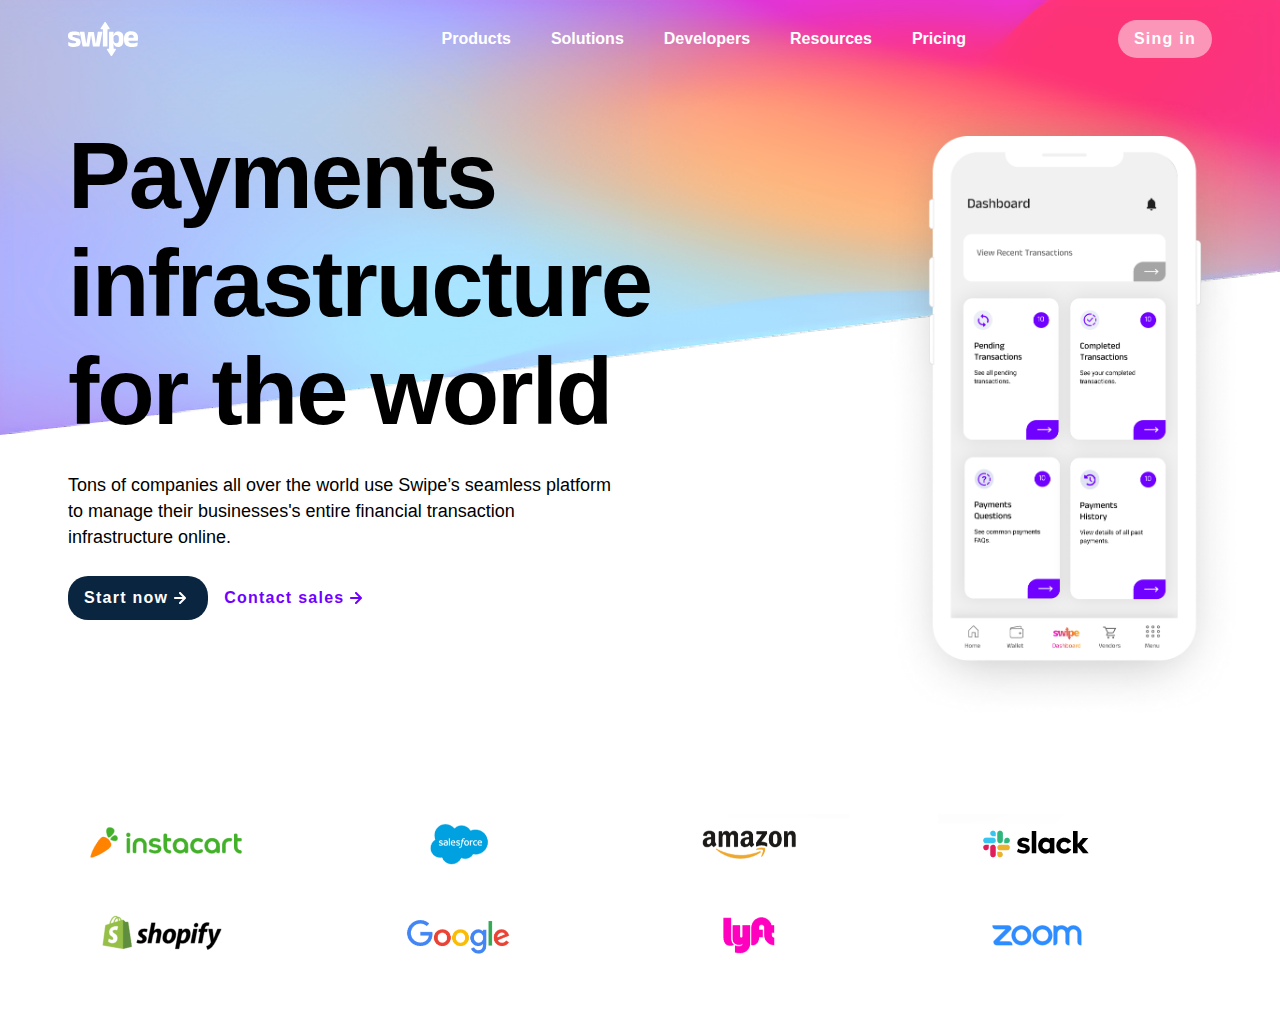
==== swip.html @ 7e83ecd3 "Primera parte del proyecto" ====
<!DOCTYPE html>
<html lang="en">
<head>
    <meta charset="UTF-8">
    <meta name="viewport" content="width=device-width, initial-scale=1.0">
    <title>Swip</title>
    <link rel="stylesheet" href="swip.css">
</head>
<body>
    <header>
        <nav>
            <div class="container-nav">
                <div class="containe-img-a-button">
                    <img src="assets/logo-white.svg" alt="Logo">
                    <div class="hamburger-button">
                        <div class="bar"></div>
                        <div class="bar"></div>
                        <div class="bar"></div>
                    </div>
                    <ul class="lista-desordenada-1">
                        <li><a href="#" class="nav-link">Products</a></li>
                        <li><a href="#" class="nav-link">Solutions</a></li>
                        <li><a href="#" class="nav-link">Developers</a></li>
                        <li><a href="#" class="nav-link">Resources</a></li>
                        <li><a href="#" class="nav-link">Pricing</a></li>
                    </ul>
                    <button class="button-sing-in">Sing in</button>
                </div>
            </div>
        </nav>
    </header>
    <main>
        <div class="container-seccion-1">
            <div class="coantainer-two-colum">
                <div class="container-colum-izquierdo">
                    <h1>
                        Payments infrastructure for the world
                    </h1>
                    <p class="container-p">
                        Tons of companies all over the world use Swipe’s seamless platform to manage their businesses's
                        entire financial transaction infrastructure online.
                    </p>
                    <div class="container-button ">
                        <button class="button-start-now button-css">Start now <img src="assets/arrow-right-light.svg"
                                alt="" class="flecha"></button>
                        <button class="button-contact button-css">Contact sales <img src="assets/arrow-right-purple.svg"
                                alt="" class="flecha"></button>
                    </div>
                </div>
                <div class="container-colum-derecho">
                    <img src="assets/hero-phone.png" alt="phone" class="hero-phone">
                </div>
            </div>
        </div>

        <div class="container-conjuto">
            <div class="container-imgs">
                <div class="container-gird">

                    <img src="assets/instacart.png" alt="Instacart" class="Instacart logos-img">
                    <img src="assets/salesforce.png" alt="Salesforce" class="Salesforce logos-img">
                    <img src="assets/amazon.png" alt="Amazon" class="Amazon logos-img">
                    <img src="assets/slack.png" alt="Slack" class="Slack logos-img">
                    <img src="assets/shopify.png" alt="Shopify" class="Shopify logos-img">
                    <img src="assets/google.png" alt="Google" class="Google logos-img">
                    <img src="assets/lyft.png" alt="Lyft" class="Lyft logos-img">
                    <img src="assets/zoom.png" alt="Zoom" class="Zoom logos-img">

                </div>
            </div>
        </div>
    </main>
</body>
</html>
---- swip.css ----
* {
    margin: 0;
    padding: 0;
    font-family: sans-serif;
}

body {
    background-image: url("assets/Rectangle\ 1.png");
    background-size: cover;
    background-repeat: no-repeat;
    background-size: 100% 435px;
}

.container-nav {

    display: flex;
    justify-content: center;
    align-items: center;
    width: 100%;
    padding: 0 16px;
    margin: 0 0 64px 0;
    box-sizing: border-box;
}

.containe-img-a-button {
    display: flex;
    width: 100%;
    max-width: 1144px;
    justify-content: space-between;
    align-items: center;
    margin-top: 20px;
}

.lista-desordenada-1 {
    display: flex;
    justify-content: space-around;
    column-gap: 40px;
    list-style: none;
    padding: 0;
    margin: 0;
    flex-direction: row;
}

.nav-link {
    text-decoration: none;
    font-weight: bold;
    color: white;
}

.nav-link:hover {
    text-decoration: underline;
}

.button-sing-in {
    padding: 10px 16px;
    background-color: rgba(250, 250, 250, 0.5);
    color: #fff;
    border-radius: 20px;
    border: none;
    letter-spacing: 1.25px;
    font-weight: bold;
    font-size: 16px;
}

.button-sing-in:hover {
    opacity: 0.8;
    cursor: pointer;
}

.button-css {
    display: flex;
    align-items: center;
    padding: 10px 16px;
    border-radius: 20px;
    border: none;
    letter-spacing: 1.25px;
    font-weight: bold;
    font-size: 16px;

}

@media screen and (max-width: 320px) {
    body {
        background-image: url("assets/Rectangle\ 1.png");
        background-size: cover;
        background-repeat: no-repeat;
        background-size: 100% 300px;
    }

    .lista-desordenada-1 {
        display: none;
    }

    .button-sing-in {
        display: none;
    }

    .hamburger-button {
        width: 50px;
        height: 30px;
        background-color: rgba(250, 250, 250, 0.25);
        border-radius: 20px;
        display: flex;
        flex-direction: column;
        justify-content: center;
        align-items: center;
    }

    .bar {
        width: 18px;
        height: 2px;
        background-color: white;
        margin: 1px 0;
    }
}


@media only screen and (max-width: 550px) {
    body {
        background-image: url("assets/Rectangle\ 1.png");
        background-size: cover;
        background-repeat: no-repeat;
        background-size: 100% 400px;
    }

    .lista-desordenada-1 {
        display: none;
    }

    .button-sing-in {
        display: none;
    }

    .hamburger-button {
        width: 50px;
        height: 30px;
        background-color: rgba(250, 250, 250, 0.25);
        border-radius: 20px;
        display: flex;
        flex-direction: column;
        justify-content: center;
        align-items: center;
    }

    .bar {
        width: 18px;
        height: 2px;
        background-color: white;
        margin: 1px 0;

    }

}

@media only screen and (max-width: 768px) {
    body {
        background-image: url("assets/Rectangle\ 1.png");
        background-size: cover;
        background-repeat: no-repeat;
        background-size: 100% 250px;
    }

    .lista-desordenada-1 {
        display: none;
    }

    .button-sing-in {
        display: none;
    }

    .hamburger-button {
        width: 50px;
        height: 30px;
        background-color: rgba(250, 250, 250, 0.25);
        border-radius: 20px;
        display: flex;
        flex-direction: column;
        justify-content: center;
        align-items: center;
    }

    .bar {
        width: 18px;
        height: 2px;
        background-color: white;
        margin: 1px 0;

    }

}

.container-seccion-1 {
    width: 100%;
    display: flex;
    justify-content: center;

}

.coantainer-two-colum {
    width: 100%;
    display: flex;
    flex-direction: row;
    justify-content: center;
    align-items: flex-start;
    box-sizing: border-box;
    max-width: 1144px;
}

.container-colum-izquierdo {
    width: 50%;
    box-sizing: border-box;
    padding: 0 16px 0 0;
    display: flex;
    flex-direction: column;
    align-items: start;
    justify-content: center;
}

h1 {
    font-weight: 600;
    font-size: 94px;
    margin: 0;
    width: 100%;
    letter-spacing: -2px;
    line-height: 108px;
}

.container-p {
    font-size: 18px;
    line-height: 26px;
    font-weight: 400;
    margin: 26px 0;
}

.button-start-now {
    background-color: #0a2540;
    color: #fff;
}

.button-contact {
    color: #7000ff;
    background-color: transparent;
}

.container-button {
    display: flex;
}

.button-start-now:hover,
.button-contact:hover {
    opacity: 0.4;
    cursor: pointer;

    .flecha {
        transform: translateX(6px);
        transition: transform 0.4s;
    }
}

.container-colum-derecho {
    width: 50%;
    box-sizing: border-box;
    padding: 0 0 0 16px;
    display: flex;
    flex-direction: column;
    align-items: end;
    justify-content: center;

}

.hero-phone {
    height: 628px;
    transform: translate(32px, -32px)
}

.container-conjuto {
    display: flex;
    width: 100%;
    justify-content: center;
    align-items: center;
}

.container-imgs {
    width: 100%;
    max-width: 1144px;
}

.container-gird {
    display: grid;
    grid-template-columns: 1fr 1fr 1fr 1fr;
    grid-template-rows: 1fr 1fr;
    column-gap: 16px;
    row-gap: 32px;
    margin: 64px 0;
}

[class*="logos-img"] {
    height: 60px;
}


@media (min-width: 300px) and (max-width: 550px) {
    .container-colum-derecho {
        display: none;
    }

    .coantainer-two-colum {
        padding: 0 16px;
    }

    .container-colum-izquierdo {
        box-sizing: border-box;
        padding: 0 0 0 16px;
        width: 100%;
        display: flex;
        flex-direction: column;
        align-items: start;
        justify-content: center;
    }

    h1 {
        font-weight: 600;
        font-size: 46px;
        margin: 0;
        width: 100%;
        max-width: 200px;
        letter-spacing: -2px;
        line-height: 70px;
    }

    .container-imgs {
        padding: 0 16px;
    }

    .container-gird {
        display: grid;
        grid-template-columns: 1fr 1fr;
        column-gap: 32px;
        row-gap: 16px;
        padding: 0 16px;
    }

    [class*="logos-img"] {
        width: 100%;
        height: auto;
    }
}

@media (min-width: 549px) and (max-width: 750px) {
    .container-colum-derecho {
        display: none;
    }

    .coantainer-two-colum {
        padding: 0 16px;
    }

    .container-colum-izquierdo {
        box-sizing: border-box;
        padding: 0 0 0 16px;
        width: 100%;
        display: flex;
        flex-direction: column;
        align-items: start;
        justify-content: center;
    }

    h1 {
        font-weight: 600;
        font-size: 46px;
        margin: 0;
        width: 100%;
        max-width: 200px;
        letter-spacing: -2px;
        line-height: 70px;
    }

    .container-imgs {
        padding: 0 16px;
    }

    .container-gird {
        display: grid;
        grid-template-columns: 1fr 1fr;
        column-gap: 32px;
        row-gap: 16px;
        padding: 0 16px;
    }

    [class*="logos-img"] {
        width: 100%;
        height: auto;
    }
}

@media (min-width: 750px) and (max-width: 780px) {

    h1 {
        font-weight: 600;
        font-size: 56px;
        margin: 0;
        width: 100%;
        max-width: 400px;
        letter-spacing: -2px;
        line-height: 60px;
    }

    .coantainer-two-colum {
        padding: 0 16px;
    }

    .container-imgs {
        padding: 0 16px;
    }

    .container-imgs {
        padding: 0 16px;
    }

    [class*="logos-img"] {
        width: 100%;
        height: auto;
    }
}
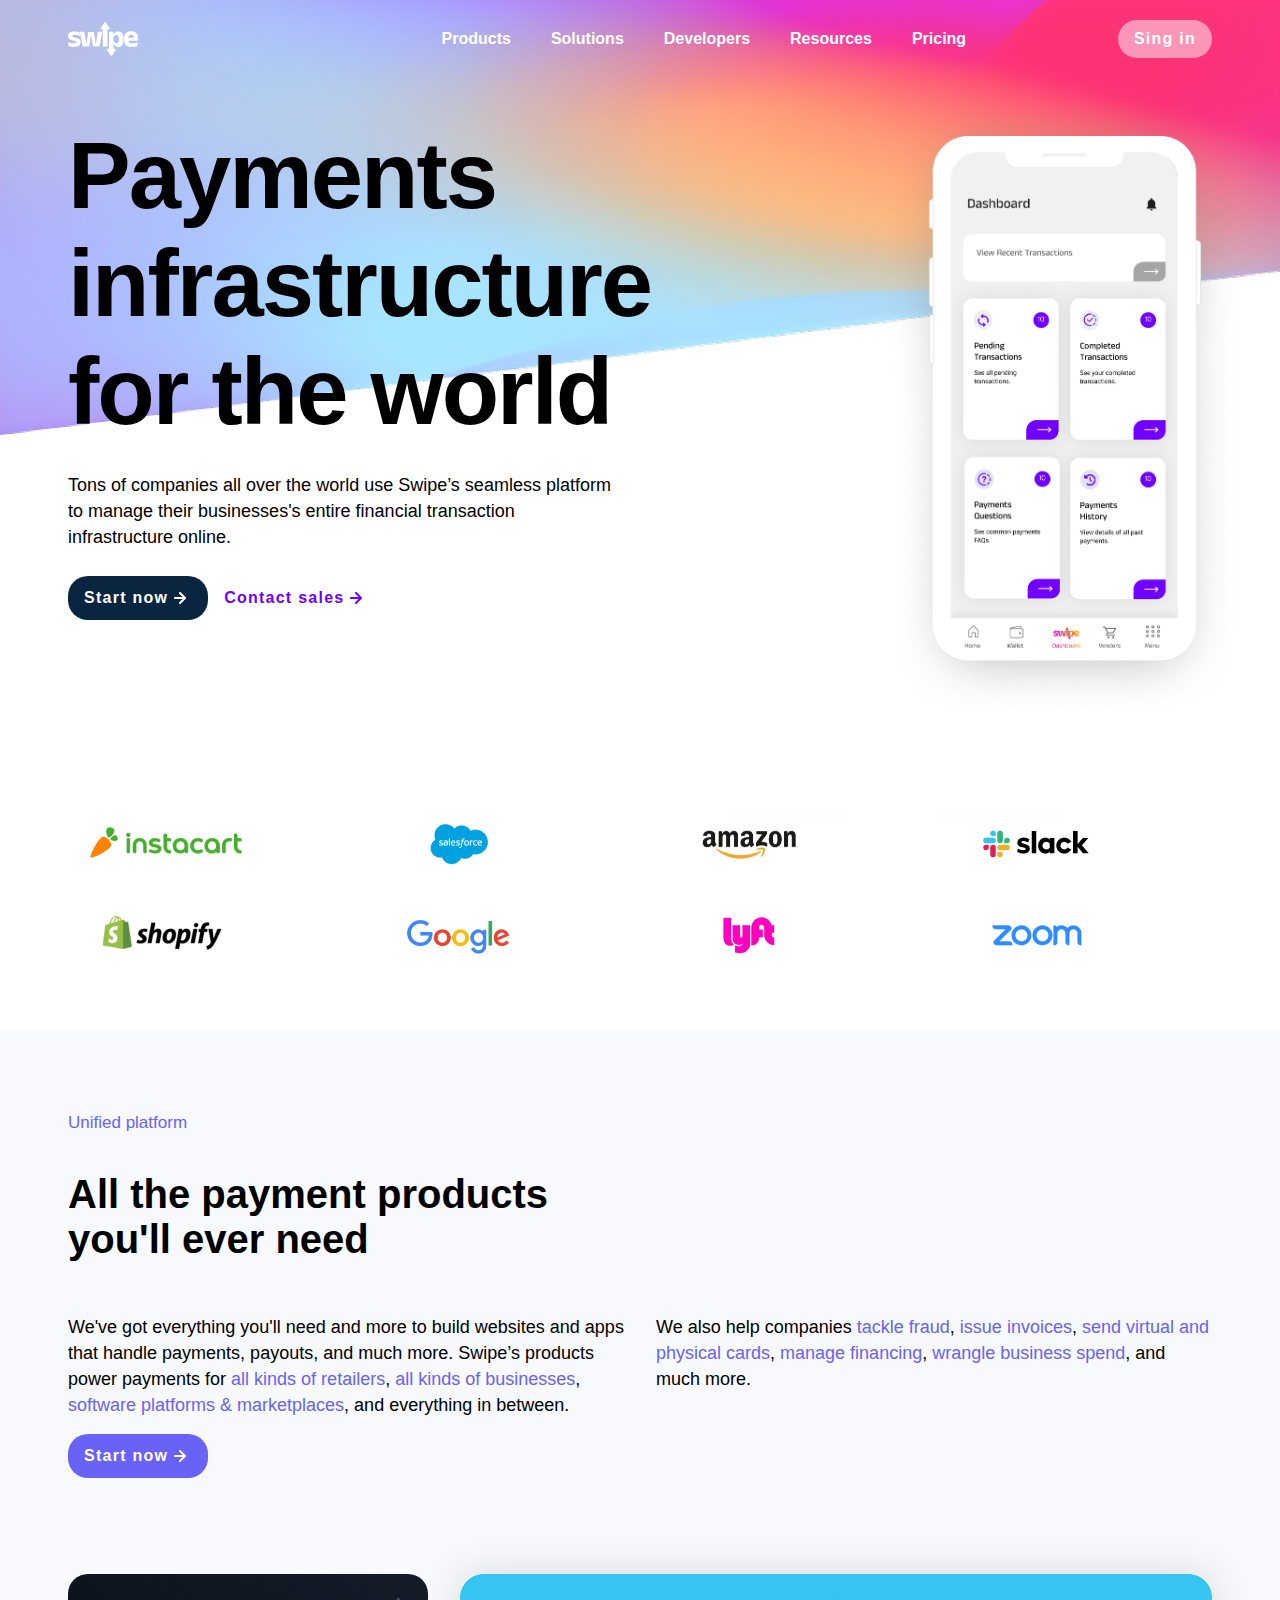
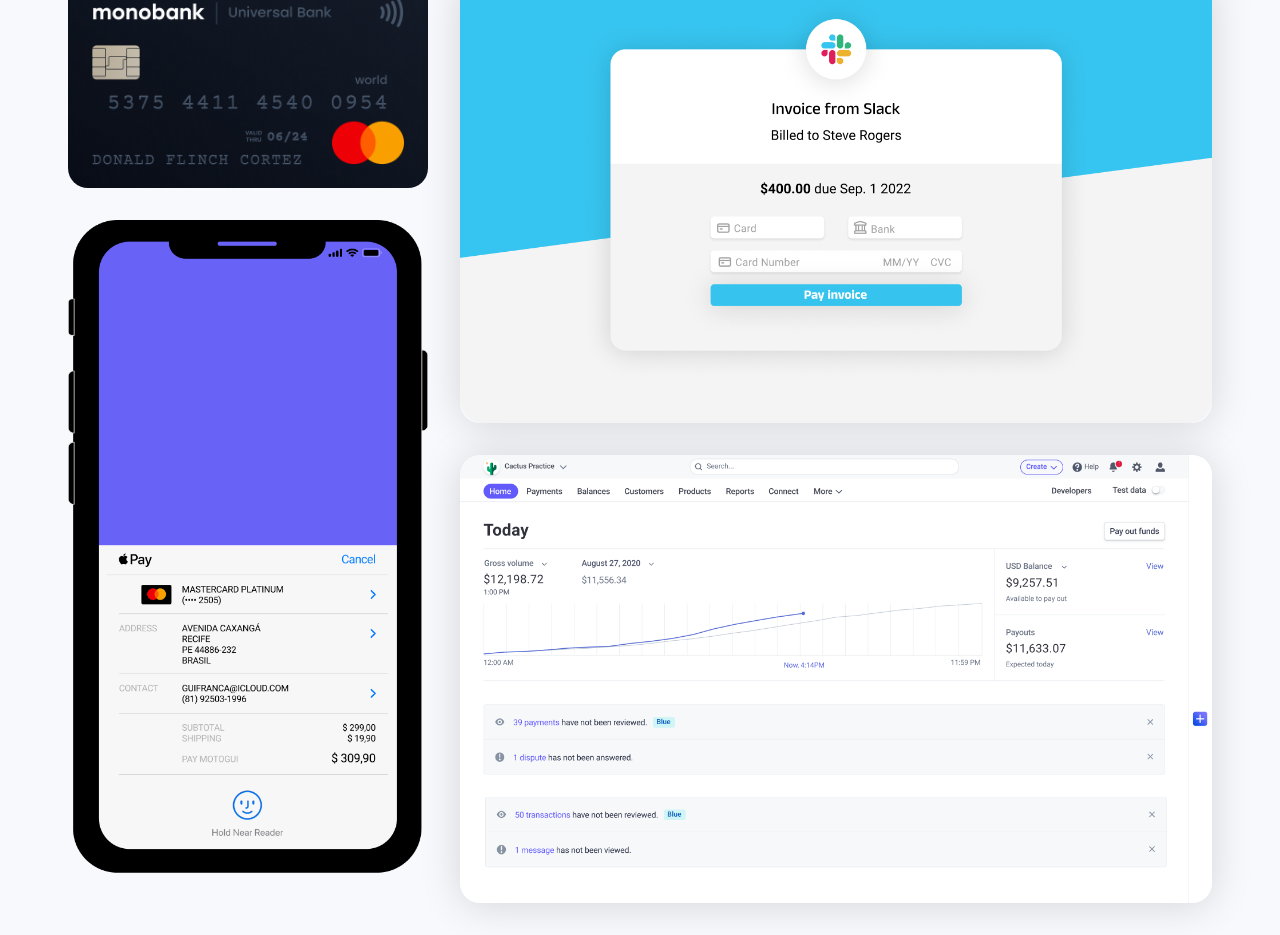
==== commit eee5d751: "Segunda parte del sprint 2" ====
--- a/swip.html
+++ b/swip.html
@@ -69,6 +69,48 @@
                 </div>
             </div>
         </div>
+         <!--SEGUNDA PARTE-->
+         <div class="container-seccion-2">
+            <div class="container-sub">
+                <p class="p-morado">Unified platform</p>
+                <h2 class="h2-seccion-2">All the payment products you'll ever need</h2>
+                <div class="container-two-colum-seccion2">
+                    <div class="colum-p-izquierdo">
+                        <p>
+                            We've got everything you'll need and more to build websites and
+                            apps that handle payments, payouts, and much more. Swipe’s
+                            products power payments for
+                            <a href="#" class="color-link"> all kinds of retailers</a>,
+                            <a href="#" class="color-link"> all kinds of businesses</a>,
+                            <a href="#" class="color-link"> software platforms &amp; marketplaces</a>, and
+                            everything in between.
+                        </p>
+                    </div>
+                    <div class="colum-p-derecho">
+                        <p>
+                            We also help companies
+                            <a href="#" class="color-link">tackle fraud</a>, <a href="#" class="color-link">issue
+                                invoices</a>,
+                            <a href="#" class="color-link">send virtual and physical cards</a>,
+                            <a href="#" class="color-link">manage financing</a>,
+                            <a href="#" class="color-link">wrangle business spend</a>, and much more.
+                        </p>
+                    </div>
+                </div>
+                <button class="button-start-now button-css boton-seccion2">Start now <img
+                        src="assets/arrow-right-light.svg" alt="" class="flecha"></button>
+            </div>
+        </div>
+        <div class="gid-imagenes">
+            <div class="container-de-imagnes">
+                <div class="container-imgeness">
+                    <img id="tcredito-tarjeta" src="assets/credit-card.png" alt="Targeta de credito">
+                    <img id="slack-tarjeta" src="assets/slack-invoice.png" alt="slack">
+                    <img id="phone-tarjeta" src="assets/phone.png" alt="phone">
+                    <img id="dash-tarjeta" src="assets/dash.png" alt="dash">
+                </div>
+            </div>
+        </div>
     </main>
 </body>
 </html>--- a/swip.css
+++ b/swip.css
@@ -393,7 +393,7 @@
     }
 }
 
-@media (min-width: 750px) and (max-width: 780px) {
+@media (min-width: 750px) and (max-width: 1030px) {
 
     h1 {
         font-weight: 600;
@@ -421,4 +421,226 @@
         width: 100%;
         height: auto;
     }
+    .container-colum-derecho {
+        width: 50%;
+        box-sizing: border-box;
+        padding: 0 0 0 16px;
+        display: flex;
+        flex-direction: column;
+        align-items: center;
+        justify-content: center;
+    }
+}
+/*<!--SEGUNDA PARTE-->*/
+.container-seccion-2 {
+    width: 100%;
+    display: flex;
+    justify-content: center;
+    align-content: center;
+    background-color: #f7f9fc;
+    padding: 64px 0;
+}
+
+.container-sub {
+    width: 100%;
+    max-width: 1144px;
+}
+
+p {
+    margin: 16px 0;
+    font-size: 18px;
+    line-height: 26px;
+    font-weight: 400;
+}
+
+.p-morado {
+    color: #6962f7;
+    font-weight: 500;
+    font-size: 17px;
+    line-height: 26px;
+}
+
+h2 {
+    font-weight: 600;
+    font-size: 40px;
+    margin: 0;
+    width: 100%;
+    padding: 20px 0;
+}
+
+.h2-seccion-2 {
+    width: 50%;
+    margin-bottom: 16px;
+}
+
+.container-two-colum-seccion2 {
+    display: flex;
+    align-items: baseline;
+    justify-content: center;
+    box-sizing: border-box;
+    width: 100%;
+}
+
+.colum-p-izquierdo {
+    width: 50%;
+    box-sizing: border-box;
+    padding: 0 16px 0 0;
+    display: flex;
+    flex-direction: column;
+    align-items: start;
+    justify-content: center;
+}
+
+.colum-p-derecho {
+    width: 50%;
+    box-sizing: border-box;
+    padding: 0 0 0 16px;
+    display: flex;
+    flex-direction: column;
+    align-items: start;
+    justify-content: center;
+}
+
+.color-link {
+    color: #6962f7;
+    text-decoration: none;
+}
+
+.boton-seccion2 {
+    background-color: #6962f7;
+}
+
+@media screen and (max-width: 320px) {
+    .container-two-colum-seccion2 {
+        display: flex;
+        flex-direction: column;
+        align-items: center;
+        width: 100%;
+    }
+
+    .container-sub {
+        width: 100%;
+        max-width: 1144px;
+        display: flex;
+        flex-direction: column;
+        align-items: start;
+    }
+
+    .colum-p-izquierdo {
+        width: 100%;
+        padding: 0 0 0 16px;
+    }
+
+    .colum-p-derecho {
+        width: 100%;
+    }
+
+    .p-morado {
+        margin: 0 16px;
+        box-sizing: border-box;
+    }
+
+    .h2-seccion-2 {
+        width: 100%;
+        margin-bottom: 16px;
+        margin: 0 16px;
+        box-sizing: border-box;
+    }
+
+    .container-imgeness {
+        margin: 0 16px
+    }
+}
+
+@media screen and (max-width: 550px) {
+    .container-two-colum-seccion2 {
+        display: flex;
+        flex-direction: column;
+        align-items: center;
+        width: 100%;
+    }
+
+    .container-sub {
+        width: 100%;
+        max-width: 1144px;
+        display: flex;
+        flex-direction: column;
+        align-items: start;
+    }
+
+    .colum-p-izquierdo {
+        width: 100%;
+        padding: 0 0 0 16px;
+    }
+
+    .colum-p-derecho {
+        width: 100%;
+    }
+
+    .p-morado {
+        margin: 0 16px;
+        box-sizing: border-box;
+    }
+
+    .h2-seccion-2 {
+        width: 100%;
+        margin-bottom: 16px;
+        margin: 0 16px;
+        box-sizing: border-box;
+    }
+
+    .boton-seccion2 {
+        margin-left: 13px;
+    }
+}
+
+
+.gid-imagenes {
+    background-color: #f7f9fc;
+    width: 100%;
+    display: flex;
+    justify-content: center;
+
+}
+
+.container-de-imagnes {
+    width: 100%;
+    max-width: 1144px;
+}
+
+.container-imgeness {
+    display: grid;
+    grid-template-areas:
+        "card slack slack"
+        "phone slack slack"
+        "phone dash dash";
+    padding: 32px 0px;
+    row-gap: 32px;
+    column-gap: 32px;
+}
+
+#tcredito-tarjeta {
+    grid-area: card;
+    width: 100%;
+    border-radius: 20px;
+}
+
+#slack-tarjeta {
+    grid-area: slack;
+    width: 100%;
+    box-shadow: 0px 2px 40px rgba(0, 0, 0, 0.15);
+    border-radius: 20px;
+}
+
+#phone-tarjeta {
+    grid-area: phone;
+    width: 100%;
+    border-radius: 20px;
+}
+
+#dash-tarjeta {
+    grid-area: dash;
+    width: 100%;
+    box-shadow: 0px 2px 40px rgba(0, 0, 0, 0.15);
+    border-radius: 20px;
 }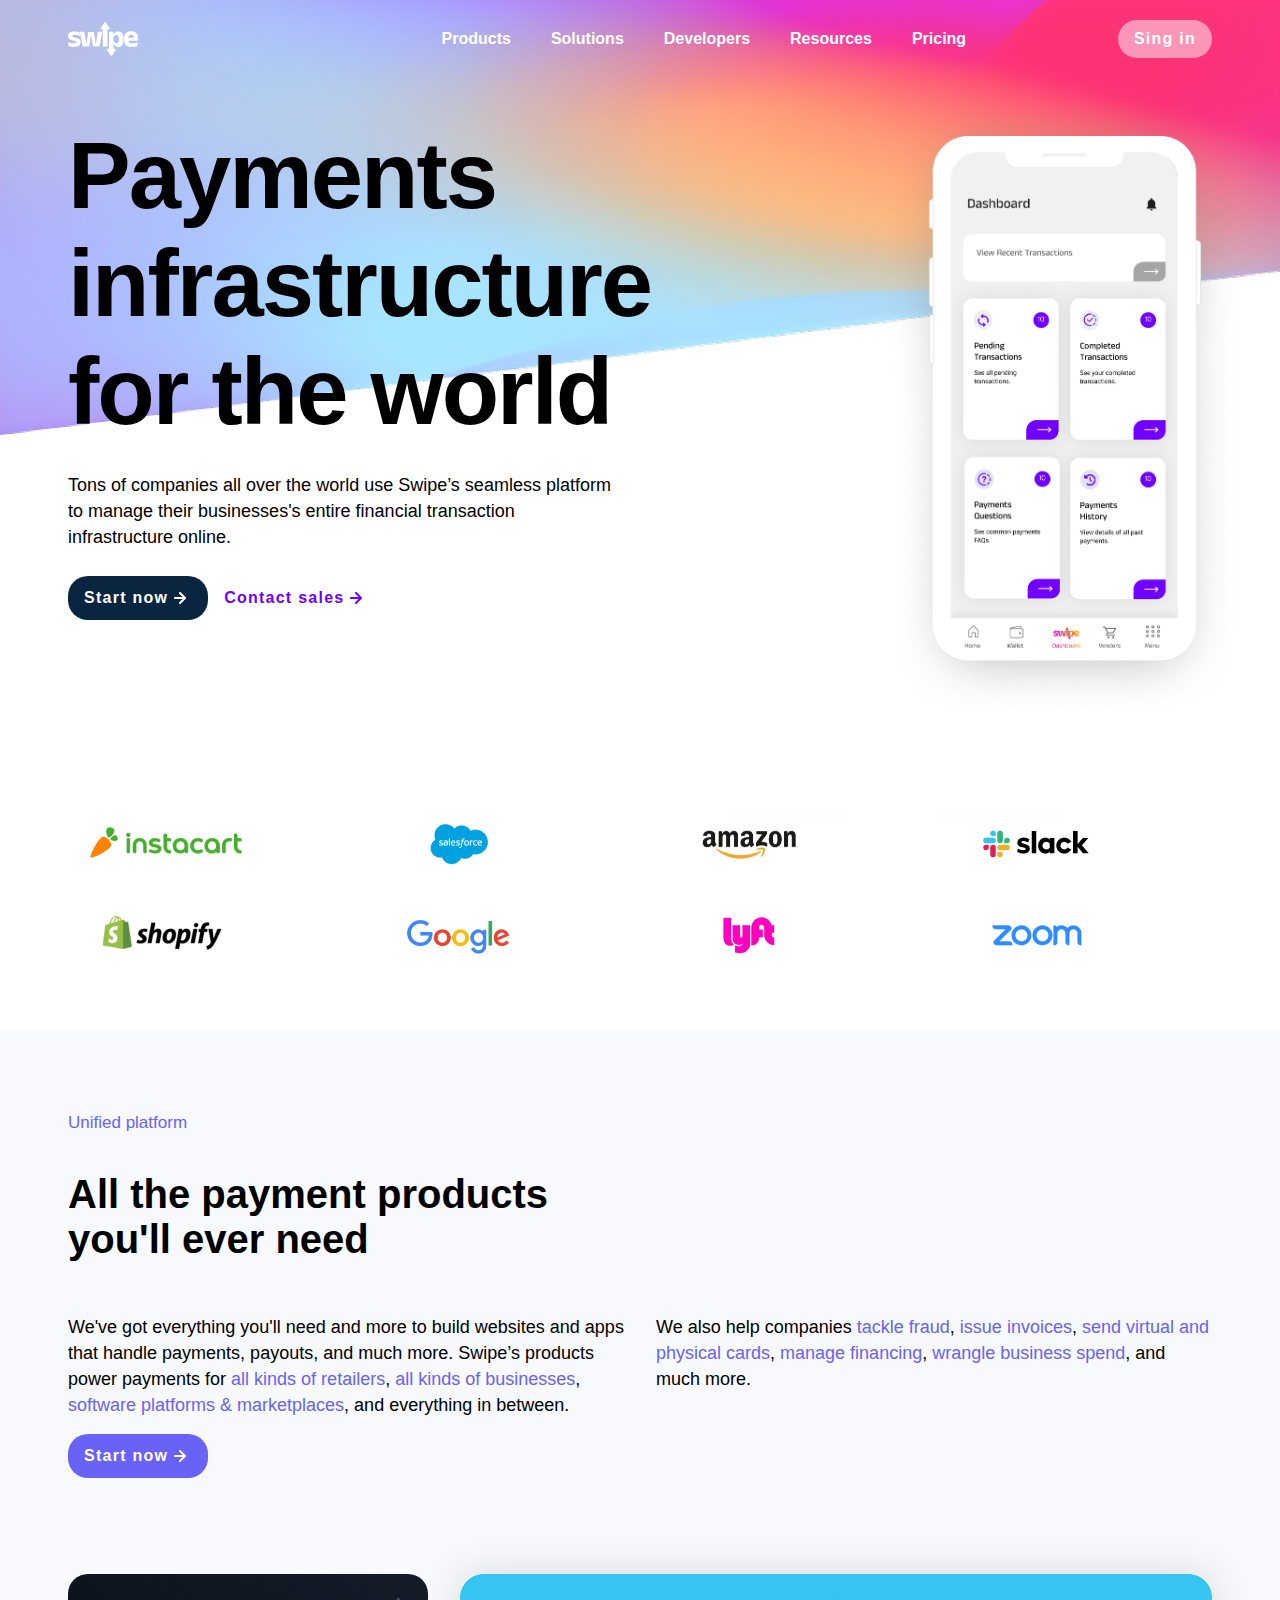
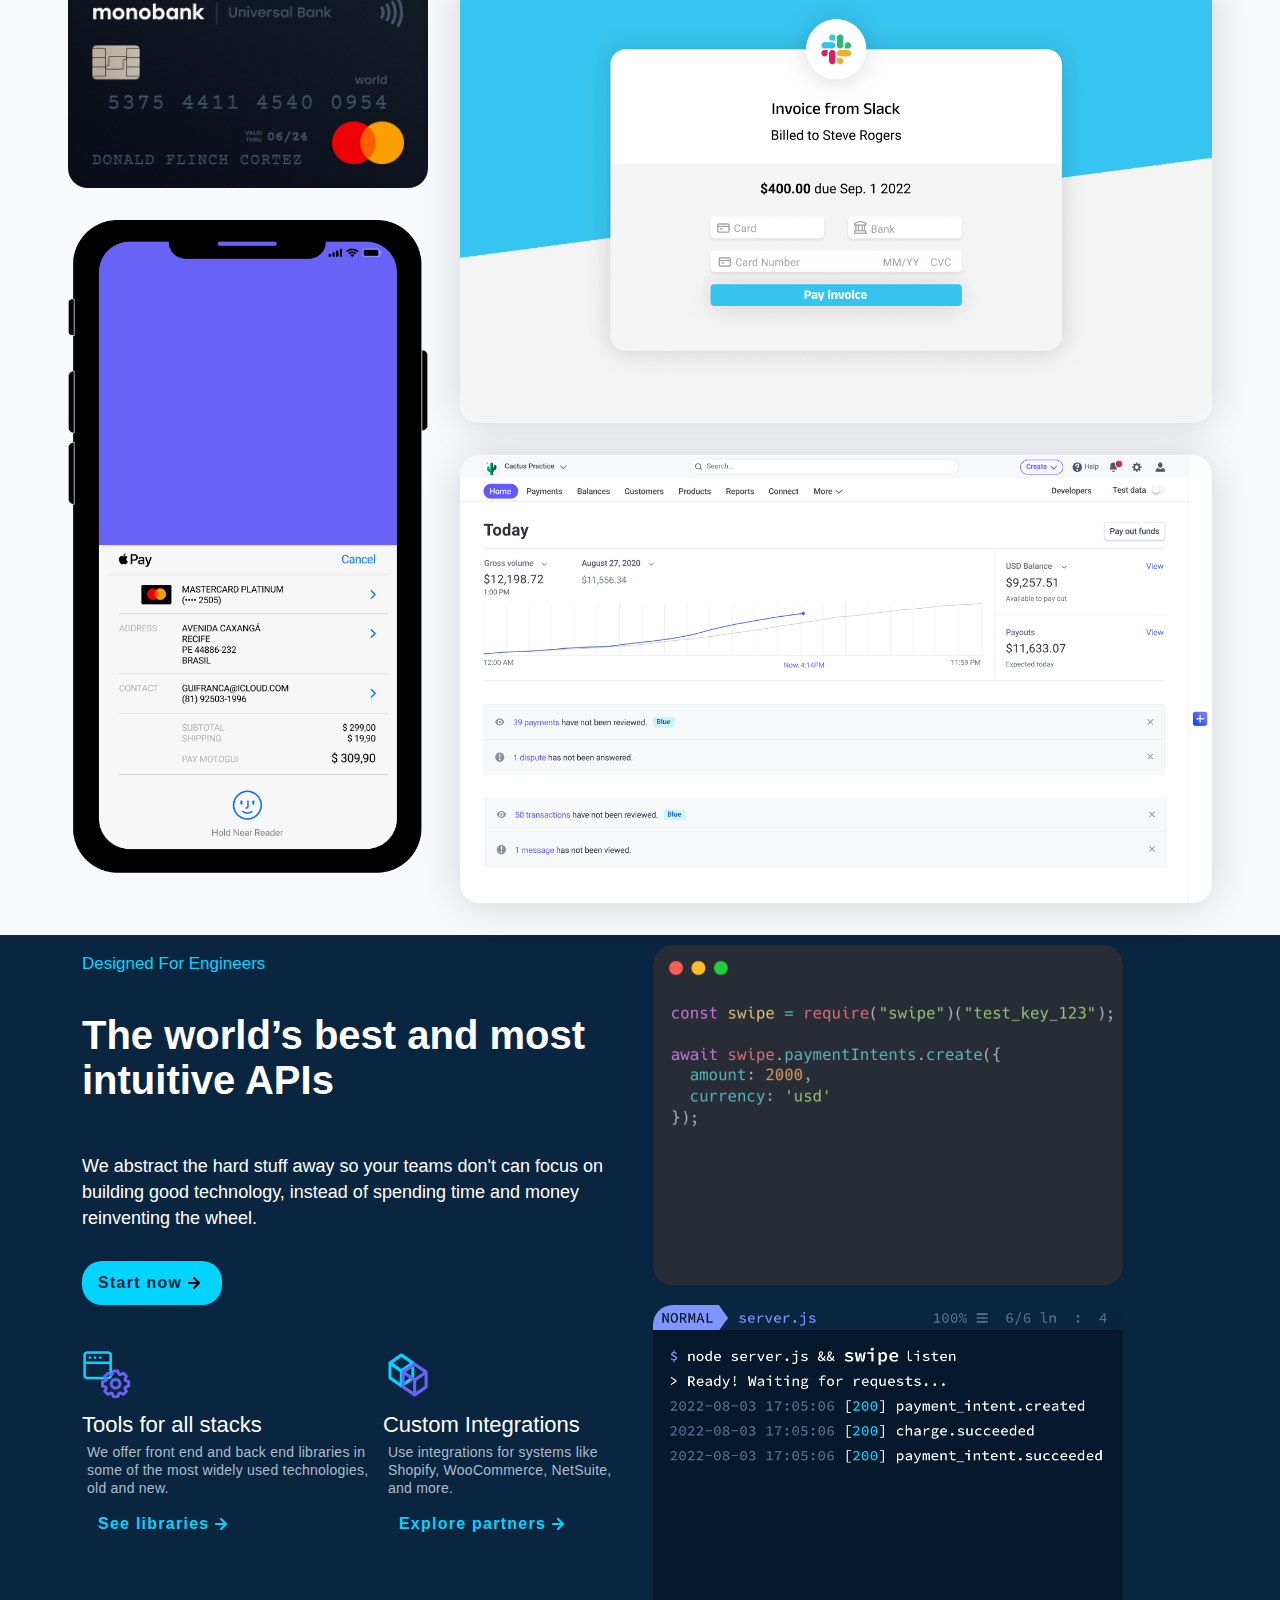
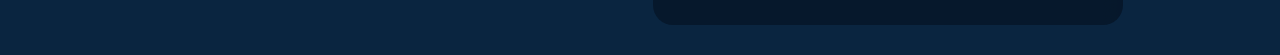
==== commit cc49b398: "Parte tres de la pagina" ====
--- a/swip.html
+++ b/swip.html
@@ -111,6 +111,47 @@
                 </div>
             </div>
         </div>
+        <!--PARTE TRES 3-->
+        <div class="parte-3">
+            <div class="two-colum">
+                <div class="container-p-button">
+                    <p class="p-1">Designed For Engineers</p>
+                    <h2 class="title">The world’s best and most intuitive APIs</h2>
+                    <p class="p-2">We abstract the hard stuff away so your teams don't can focus on building good
+                        technology, instead of spending time and money reinventing the wheel.</p>
+                    <button class="boton start-button button-css">Start now <img src="assets/arrow-right-dark.svg"
+                            alt="" class="flechaB"></button>
+                    <div class="botones-1-2">
+                        <div class="button-see-libraries">
+                            <img src="assets/tools-icon.png" alt="tools" id="icon">
+                            <h3 class="subtitulo-h3 ">Tools for all stacks</h3>
+                            <p class="p-subtitloh3 parrafo-iz">We offer front end and back end libraries in some of the
+                                most widely used technologies, old and new.</p>
+                            <button class="parte-3-boton start-button button-css">See libraries <img
+                                    src="assets/arrow-right-blue.svg" alt="flecha" class="flechaB"></button>
+                        </div>
+                        <div class="button-explore-partners">
+                            <img src="assets/cube-icon.png" alt="cube" id="icon">
+                            <h3 class="subtitulo-h3 ">Custom Integrations</h3>
+                            <p class="p-subtitloh3 parrafo-dere">Use integrations for systems like Shopify, WooCommerce,
+                                NetSuite, and more.
+                            </p>
+                            <button class="parte-3-boton start-button button-css">Explore partners <img
+                                    src="assets/arrow-right-blue.svg" alt="flecha" class="flechaB"></button>
+                        </div>
+                    </div>
+                </div>
+
+                <div class="container-api-terminal">
+                    <div class="api">
+                        <img src="assets/api-code.png" alt="" class="api-terminal">
+                    </div>
+                    <div class="terminal">
+                        <img src="assets/terminal-code.png" alt="" class="api-terminal">
+                    </div>
+                </div>
+            </div>
+        </div>
     </main>
 </body>
 </html>--- a/swip.css
+++ b/swip.css
@@ -543,6 +543,7 @@
     .h2-seccion-2 {
         width: 100%;
         margin-bottom: 16px;
+        font-size: 38px;
         margin: 0 16px;
         box-sizing: border-box;
     }
@@ -583,7 +584,7 @@
     }
 
     .h2-seccion-2 {
-        width: 100%;
+        width: 90%;
         margin-bottom: 16px;
         margin: 0 16px;
         box-sizing: border-box;
@@ -643,4 +644,233 @@
     width: 100%;
     box-shadow: 0px 2px 40px rgba(0, 0, 0, 0.15);
     border-radius: 20px;
+}
+
+@media screen and (max-width: 320px){
+    .container-imgeness {
+        display: grid;
+        grid-template-areas:
+            "card"
+            "phone"
+            "phone"
+            "slack"
+            "slack"
+            "dash"
+            "dash";
+        padding: 32px 0px;
+        row-gap: 32px;
+        column-gap: 32px;
+    }
+    
+    #tcredito-tarjeta {
+        grid-area: card;
+        width: 100%;
+        border-radius: 20px;
+    }
+    
+    #slack-tarjeta {
+        grid-area: slack;
+        width: 100%;
+        box-shadow: 0px 2px 40px rgba(0, 0, 0, 0.15);
+        border-radius: 20px;
+    }
+    
+    #phone-tarjeta {
+        grid-area: phone;
+        width: 100%;
+        border-radius: 20px;
+    }
+    
+    #dash-tarjeta {
+        grid-area: dash;
+        width: 100%;
+        box-shadow: 0px 2px 40px rgba(0, 0, 0, 0.15);
+        border-radius: 20px;
+    }
+}
+/*PARTE TRES 3*/
+.parte-3 {
+    display: flex;
+    justify-content: center;
+    background-color: #0a2540;
+}
+
+.two-colum {
+    display: flex;
+    flex-direction: row;
+}
+
+.container-p-button {
+    width: 50%;
+}
+
+.container-api-terminal {
+    width: 50%;
+}
+
+.api-terminal {
+    max-width: 470px;
+    border-radius: 20px;
+    margin: 0 0 16px 0;
+}
+
+.p-1 {
+    color: #00d4ff;
+    font-weight: 500;
+    font-size: 17px;
+    line-height: 26px;
+}
+
+.title {
+    color: white;
+    font-weight: 600;
+    font-size: 40px;
+    margin: 0;
+}
+
+.p-2 {
+    color: white;
+    font-size: 18px;
+    font-weight: 400;
+    margin: 30px 0;
+    line-height: 26px;
+}
+
+.boton {
+    background-color: #00d4ff;
+    color: #0a2540;
+    font-size: 16px;
+    font-weight: bold;
+    margin: 16px 0 0 0;
+}
+
+.boton:hover {
+    opacity: 0.4;
+    cursor: pointer;
+
+    .flechaB {
+        transform: translateX(6px);
+        transition: transform 0.4s;
+
+
+    }
+}
+
+.button-css:hover {
+    opacity: 0.3;
+    cursor: pointer;
+
+    .flechaB {
+        transform: translateX(6px);
+        transition: transform 0.4s;
+
+
+    }
+}
+
+.subtitulo-h3 {
+    font-size: 22px;
+    font-weight: 460;
+    margin: 0;
+    color: white;
+}
+
+.p-subtitloh3 {
+    font-size: 14px;
+    color: #adbdcc;
+    letter-spacing: 0.25px;
+    line-height: 18px;
+    margin: 5px;
+}
+
+.parrafo-iz {
+    margin-right: 10px;
+}
+
+.parrafo-dere {
+    margin-left: 5px;
+}
+
+.parte-3-boton {
+    background-color: transparent;
+    color: #00d4ff;
+    font-size: 16px;
+    letter-spacing: 1.25px;
+    font-weight: bold;
+}
+
+.parte-3-boton:hover {
+    opacity: 0.5;
+}
+
+#icon {
+    height: 50px;
+    margin: 0 0 8px 0;
+}
+
+.botones-1-2 {
+    margin-top: 45px;
+    display: flex;
+    flex-direction: row;
+}
+
+.container-p-button {
+    max-width: 600px;
+    margin-right: 10px;
+}
+
+.container-api-terminal {
+    margin: 10px 10px;
+    padding: 0 0 0 16px;
+
+}
+
+@media only screen and (max-width: 320px) {
+    .container-api-terminal {
+        display: none;
+    }
+
+    .container-p-button {
+        width: 100%;
+        margin: 5px 16px;
+    }
+
+    .botones-1-2 {
+        margin-top: 45px;
+        display: flex;
+        flex-direction: column;
+    }
+
+    .button-see-libraries {
+        margin: 10px 0;
+    }
+
+    .button-explore-partners {
+        margin: 10px 0;
+    }
+}
+
+@media screen and (max-width: 550px) {
+    .container-api-terminal {
+        display: none;
+    }
+
+    .container-p-button {
+        width: 100%;
+        margin: 5px 16px;
+    }
+
+    .botones-1-2 {
+        margin-top: 45px;
+        display: flex;
+        flex-direction: column;
+    }
+
+    .button-see-libraries {
+        margin: 10px 0;
+    }
+
+    .button-explore-partners {
+        margin: 10px 0;
+    }
 }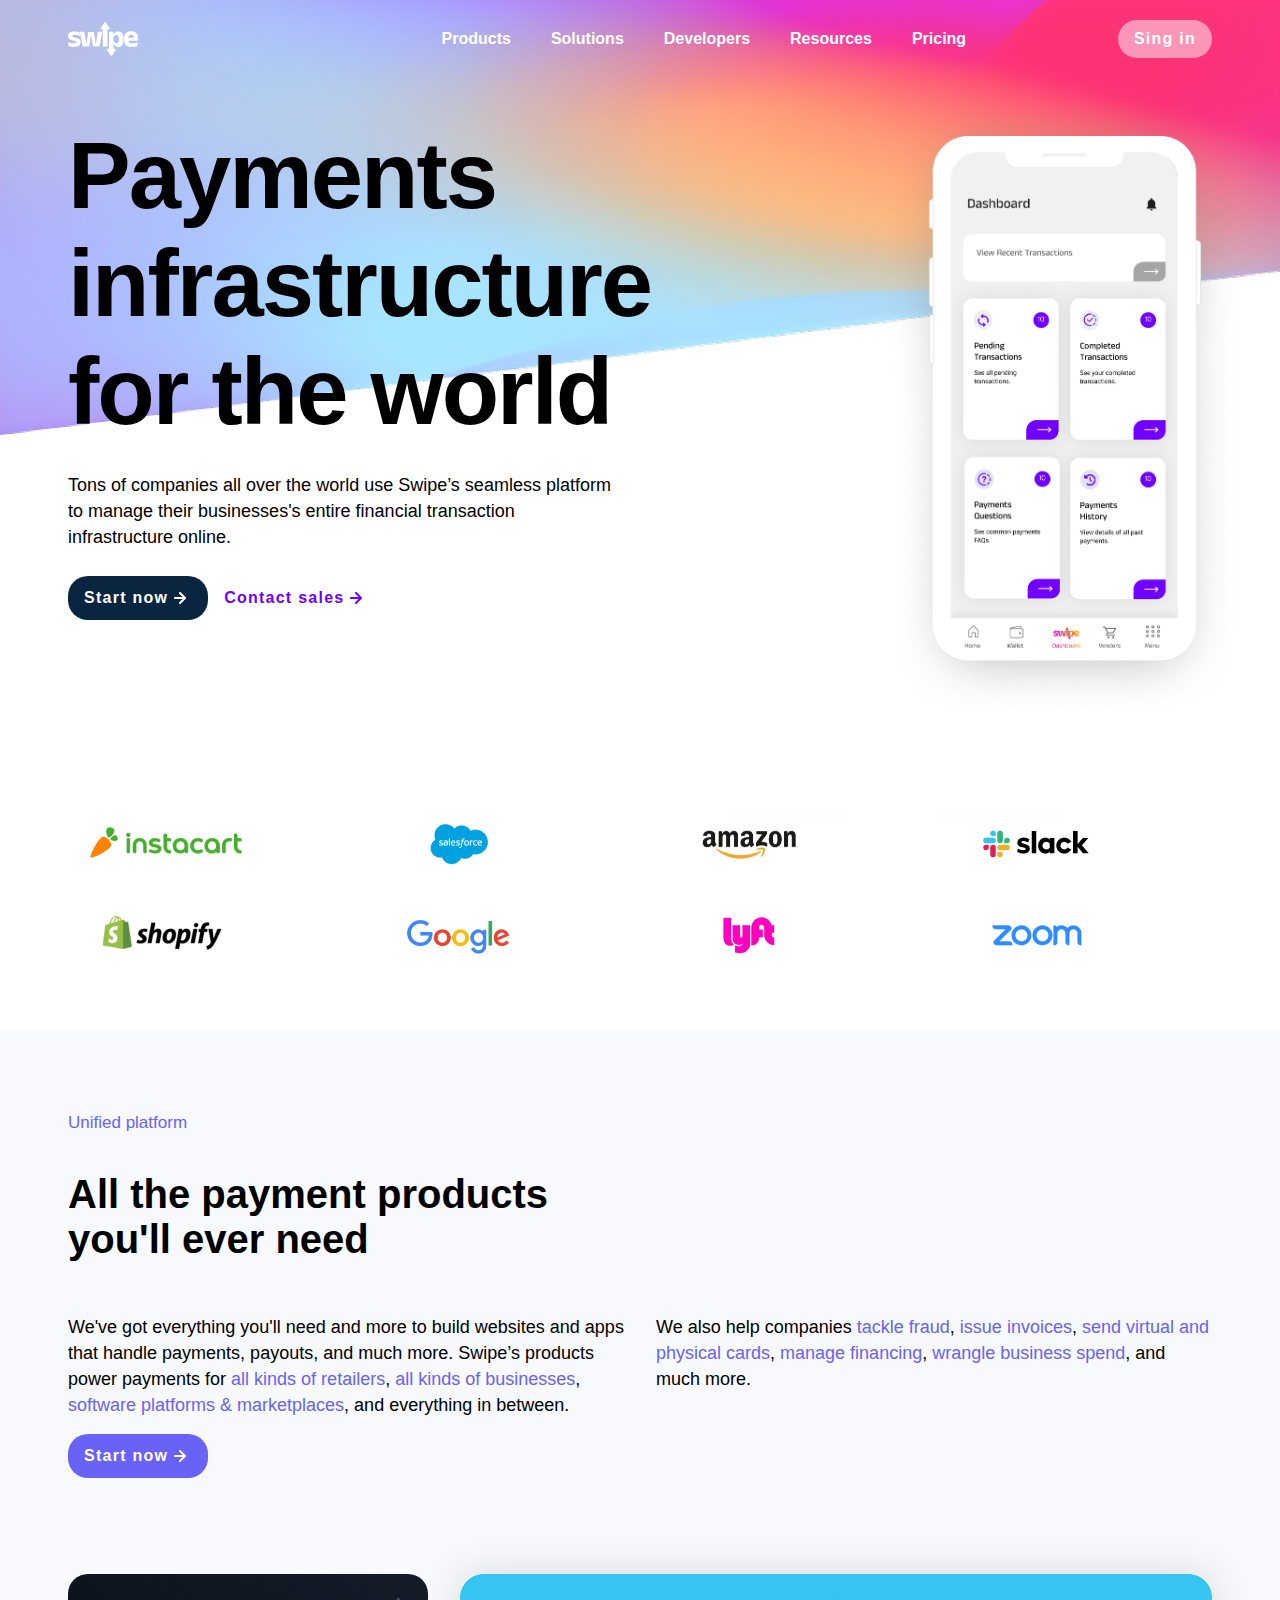
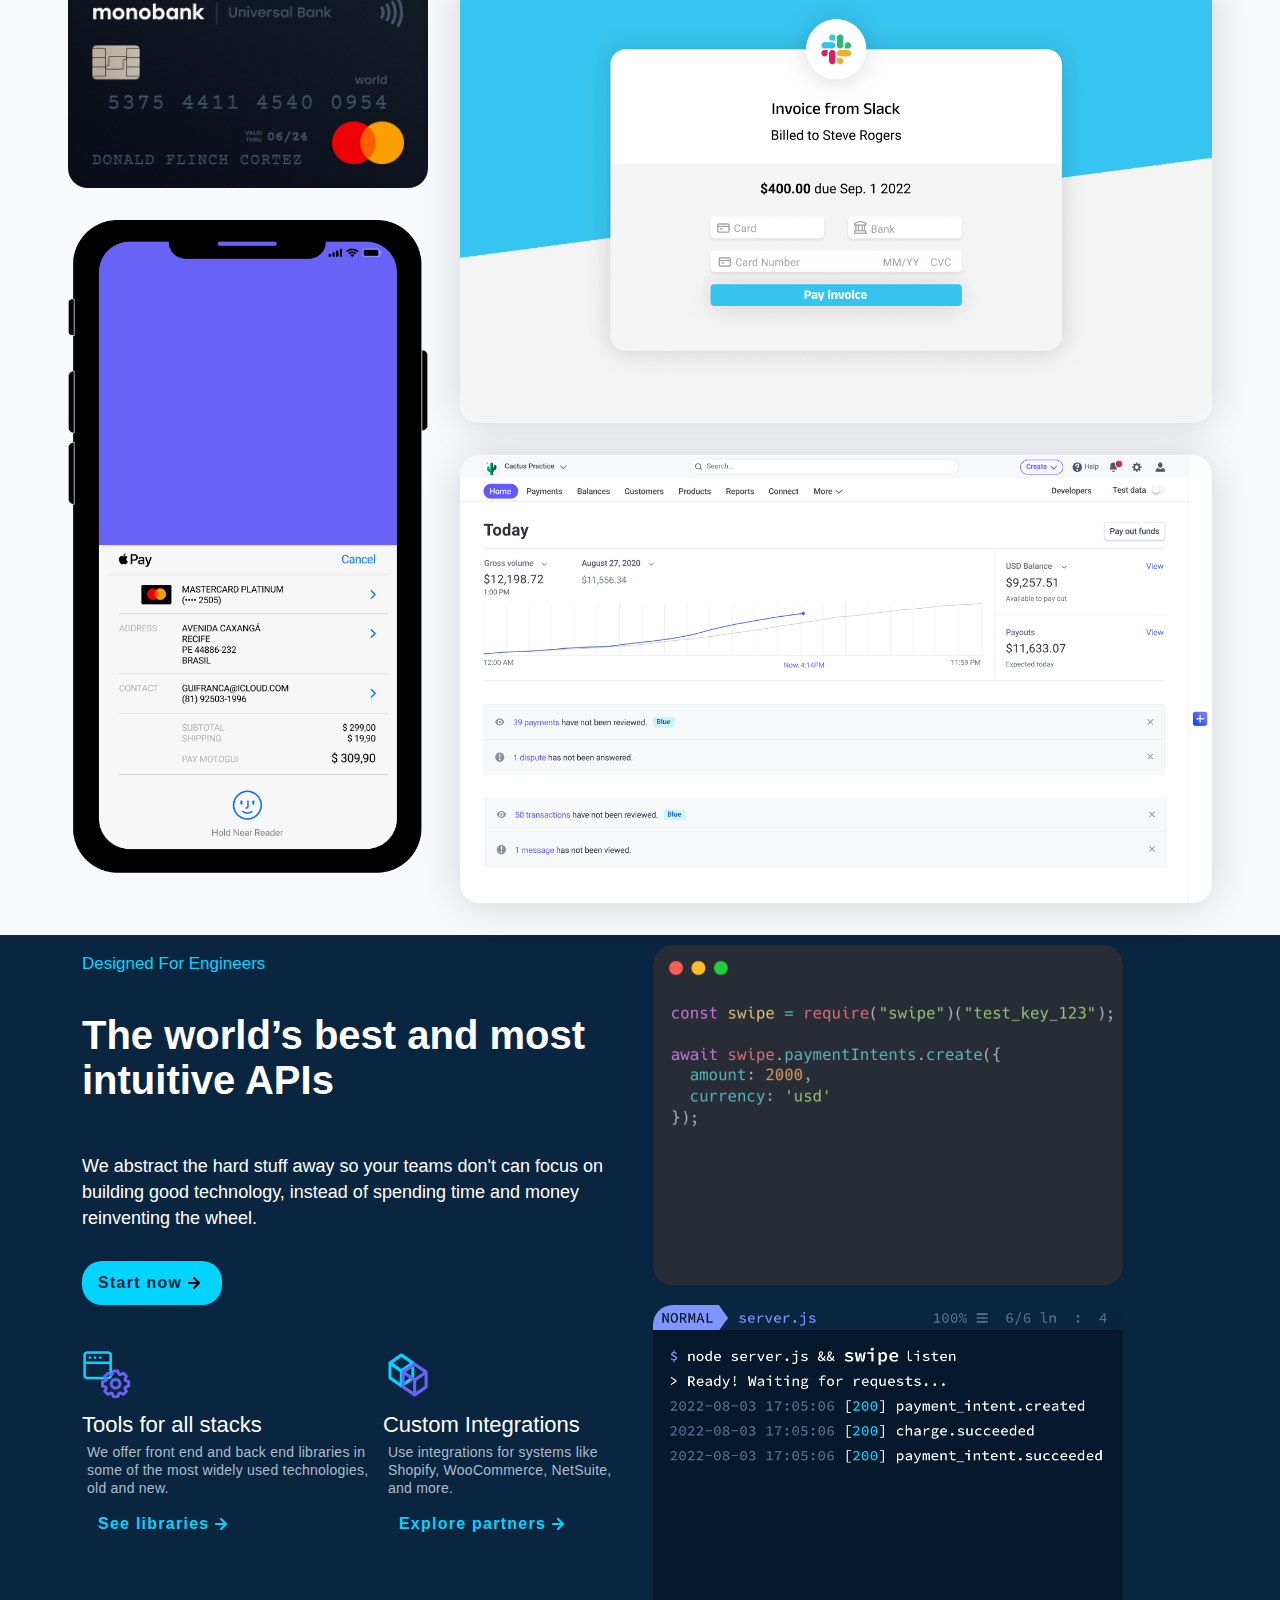
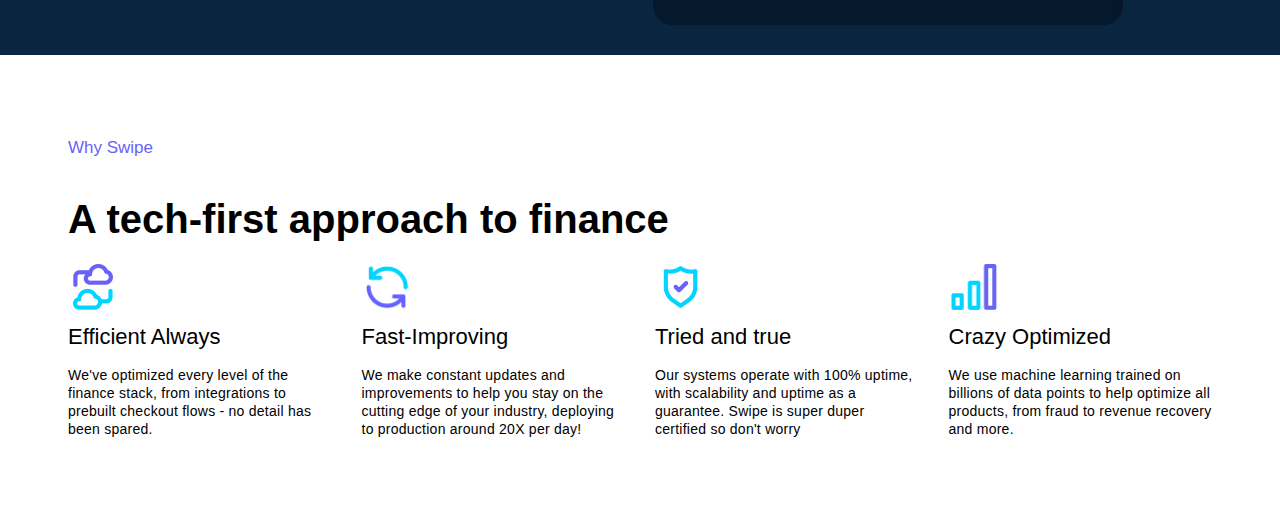
==== commit 46e3cb90: "Cuarta parte" ====
--- a/swip.html
+++ b/swip.html
@@ -152,6 +152,36 @@
                 </div>
             </div>
         </div>
+        <!--PARTE 4-->
+        <div class="parte-4">
+            <div class="container-parrofos-titulos">
+                <p class="title-p">Why Swipe</p>
+                <h2 class="title-h2">A tech-first approach to finance</h2>
+                <div class="container-parrafos-img">
+                    <div><img src="assets/cloud-icon.png" alt="cloud-icon" id="icon">
+                        <h3 class="conjunto-titles">Efficient Always</h2>
+                            <p class="conjunto-parrafo">We've optimized every level of the finance stack, from
+                                integrations
+                                to prebuilt checkout flows - no detail has been spared.</p>
+                    </div>
+                    <div><img src="assets/cycle-icon.png" alt="cycle-icon" id="icon">
+                        <h3 class="conjunto-titles">Fast-Improving</h3>
+                        <p class="conjunto-parrafo">We make constant updates and improvements to help you stay on the
+                            cutting edge of your industry, deploying to production around 20X per day!</p>
+                    </div>
+                    <div><img src="assets/shield-icon.png" alt="shield-icon" id="icon">
+                        <h3 class="conjunto-titles">Tried and true</h3>
+                        <p class="conjunto-parrafo">Our systems operate with 100% uptime, with scalability and uptime as
+                            a guarantee. Swipe is super duper certified so don't worry</p>
+                    </div>
+                    <div><img src="assets/bars-icon.png" alt="bars-icon" id="icon">
+                        <h3 class="conjunto-titles">Crazy Optimized</h3>
+                        <p class="conjunto-parrafo">We use machine learning trained on billions of data points to help
+                            optimize all products, from fraud to revenue recovery and more.</p>
+                    </div>
+                </div>
+            </div>
+        </div>
     </main>
 </body>
 </html>--- a/swip.css
+++ b/swip.css
@@ -551,8 +551,18 @@
     .container-imgeness {
         margin: 0 16px
     }
-}
-
+    
+}
+@media  screen and (max-width: 1029px) {
+    .container-sub {
+        width: 100%;
+        max-width: 1144px;
+        padding: 0 16px;
+    }
+    .container-de-imagnes {
+        padding: 0 16px;
+    }
+}
 @media screen and (max-width: 550px) {
     .container-two-colum-seccion2 {
         display: flex;
@@ -560,6 +570,7 @@
         align-items: center;
         width: 100%;
     }
+
 
     .container-sub {
         width: 100%;
@@ -592,6 +603,11 @@
 
     .boton-seccion2 {
         margin-left: 13px;
+    }
+    .container-sub {
+        width: 100%;
+        max-width: 1144px;
+        padding: 0 16px;
     }
 }
 
@@ -873,4 +889,88 @@
     .button-explore-partners {
         margin: 10px 0;
     }
+}
+@media screen and (max-width: 1029px) {
+    .two-colum {
+        padding: 64px 16px;
+
+    }
+}/*PARTE CUATRO*/
+.parte-4 {
+    display: flex;
+    justify-content: center;
+    align-items: center;
+    padding: 64px 0;
+}
+
+.container-parrofos-titulos {
+    width: 100%;
+    max-width: 1144px;
+}
+
+.title-p {
+    color: #6962f7;
+    font-size: 17px;
+    font-weight: 400;
+
+}
+
+.title-h2 {
+    font-size: 40px;
+    font-weight: 600;
+    width: 100%;
+}
+
+.container-parrafos-img {
+    display: grid;
+    grid-template-columns: 1fr 1fr 1fr 1fr;
+    grid-template-rows: 1fr;
+    column-gap: 30px;
+}
+
+.conjunto-titles {
+    font-weight: 500;
+    font-size: 22px;
+    margin: 0;
+    width: 100%;
+}
+
+.conjunto-parrafo {
+    font-size: 14px;
+    line-height: 18px;
+    letter-spacing: 0.25px;
+    margin: 16px 0;
+}
+
+@media only screen and (max-width: 320px) {
+    .container-parrafos-img {
+        display: grid;
+        grid-template-columns: 1fr;
+        grid-template-rows: 1fr 1fr 1fr 1fr;
+        column-gap: 30px;
+    }
+
+    .container-parrofos-titulos {
+        width: 100%;
+        margin: 0 16px;
+    }
+}
+
+@media only screen and (max-width: 550px) {
+    .container-parrafos-img {
+        display: grid;
+        grid-template-columns: 1fr;
+        grid-template-rows: 1fr 1fr 1fr 1fr;
+        column-gap: 30px;
+    }
+
+    .container-parrofos-titulos {
+        width: 100%;
+        margin: 0 16px;
+    }
+}
+@media screen and (max-width: 1029px) {
+    .container-parrofos-titulos {
+        padding: 0 16px;
+    }
 }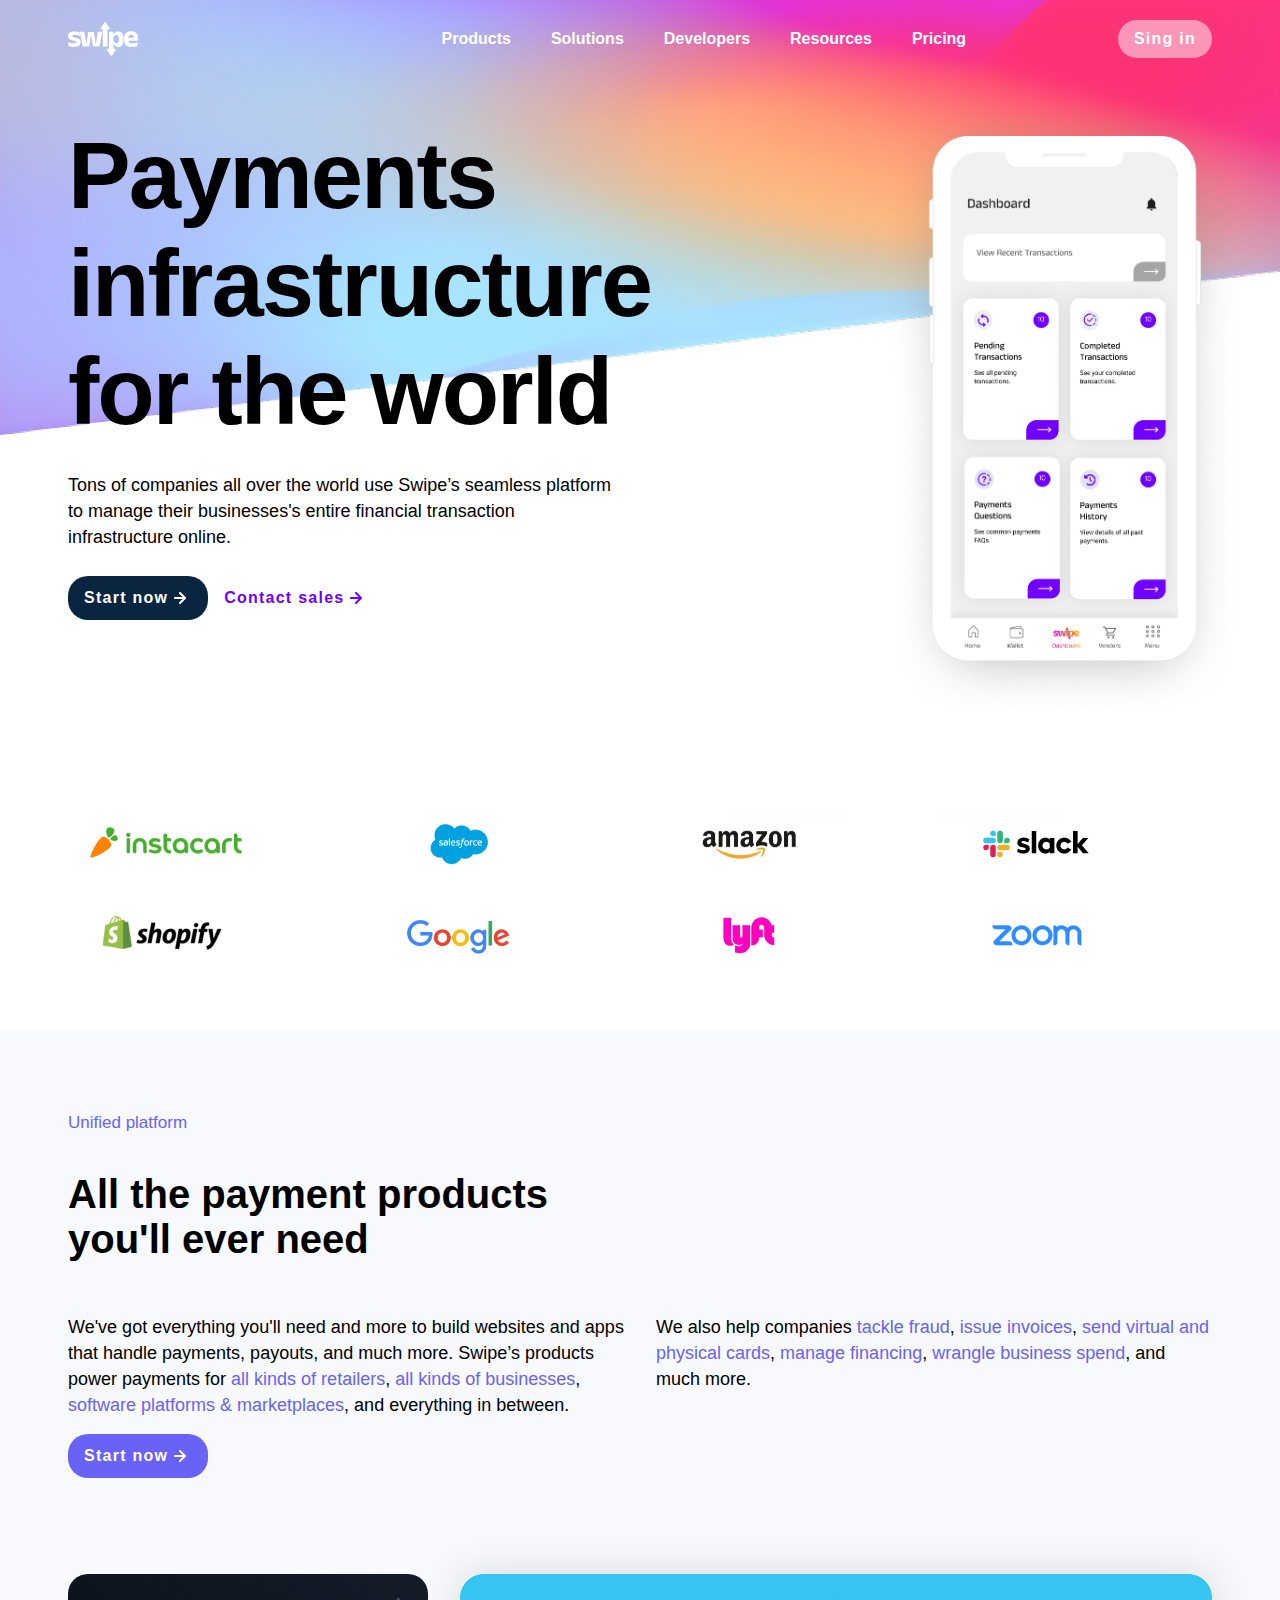
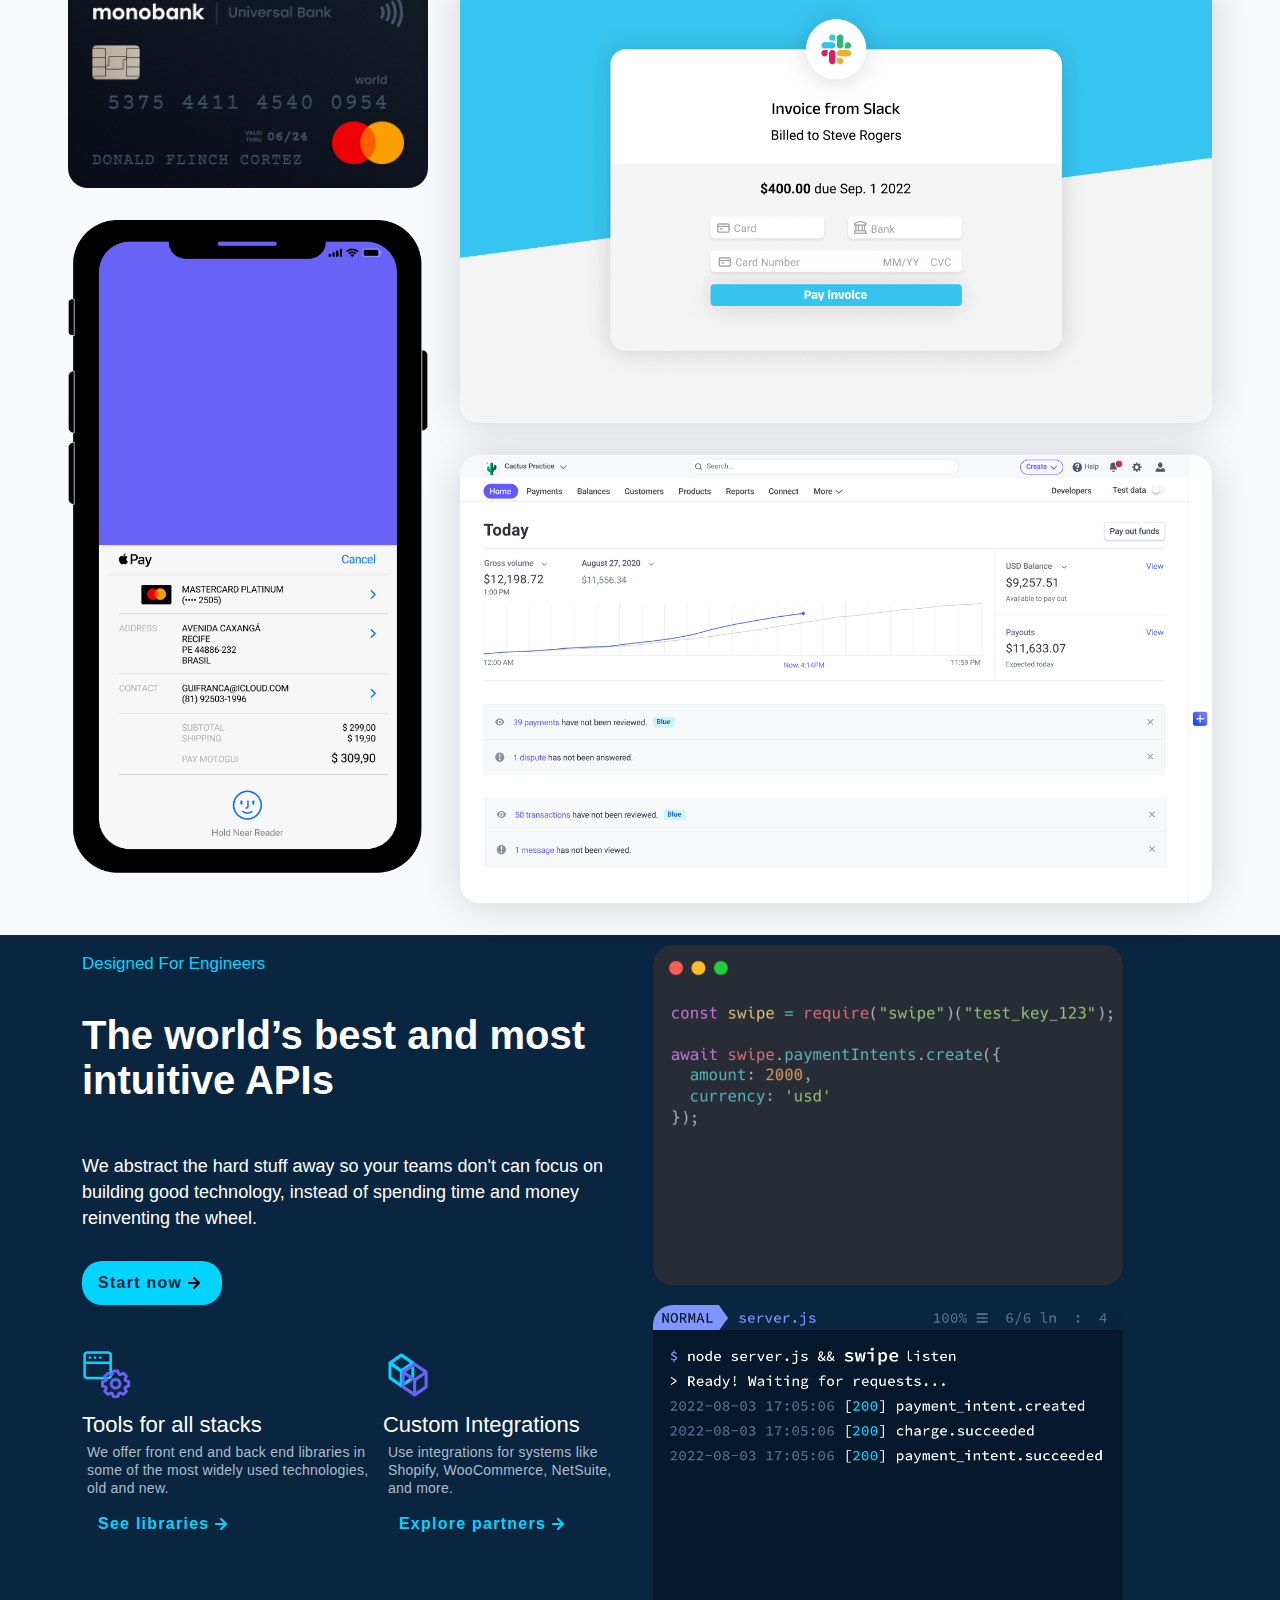
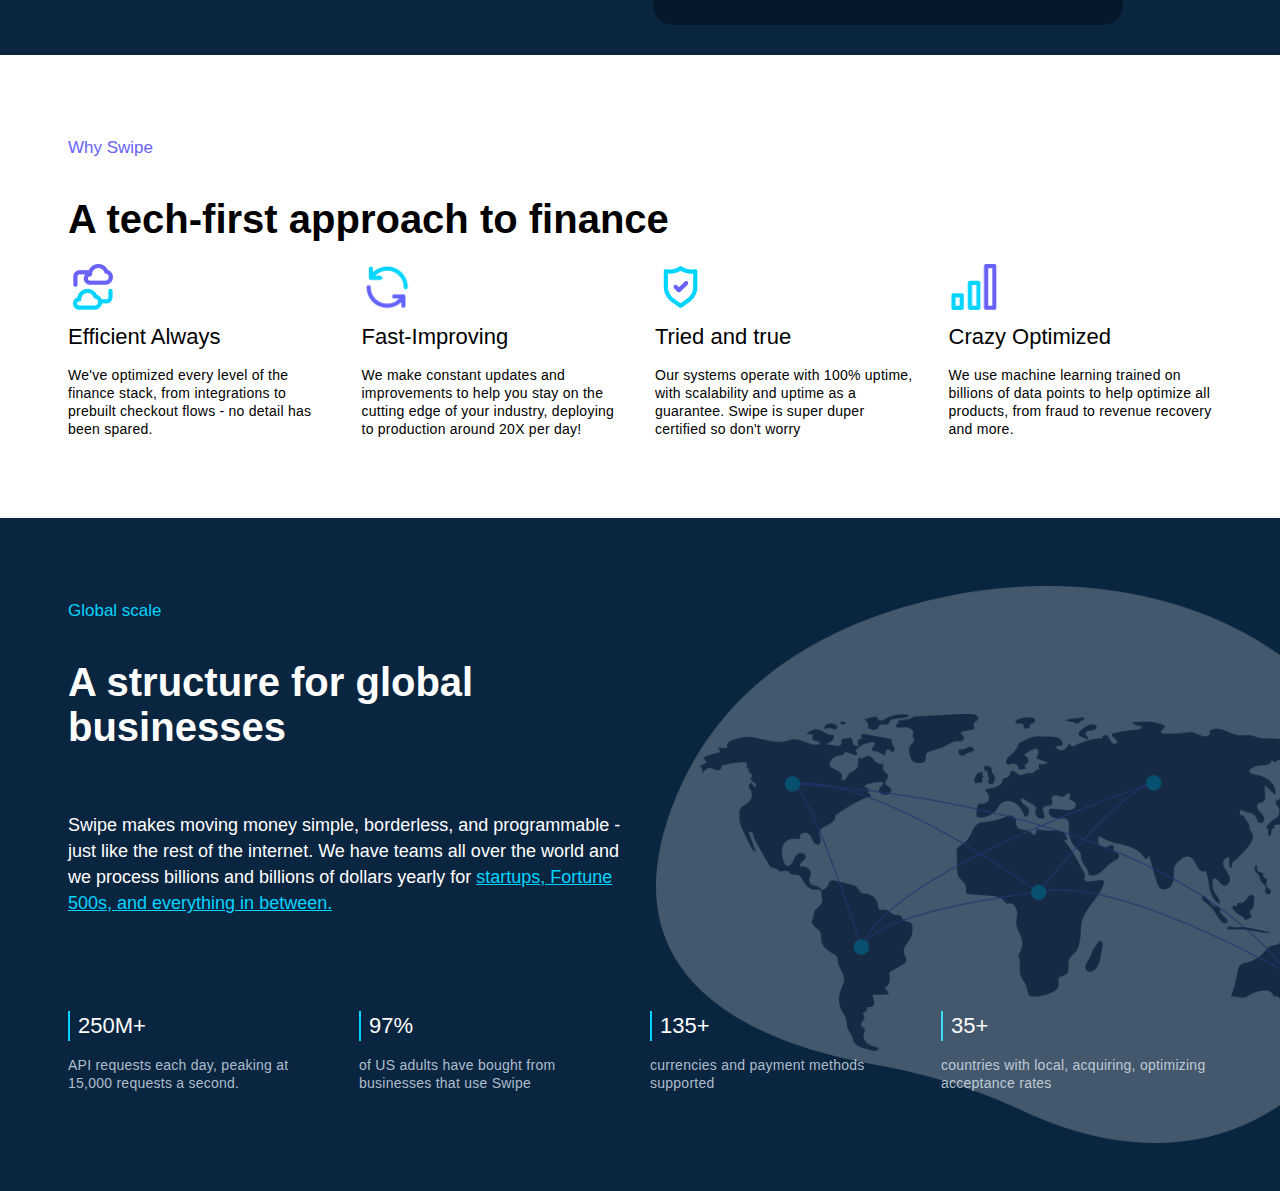
==== commit 55adfe96: "Quinta parte" ====
--- a/swip.html
+++ b/swip.html
@@ -182,6 +182,45 @@
                 </div>
             </div>
         </div>
+         <!--PARTE 5-->
+         <div class="parte-5">
+            <div class="container-parte-5">
+                <div class="two-columna">
+                    <div class="title-parrafo-h2">
+                        <p class="p-1">Global scale</p>
+                        <h2 class="title">A structure for global businesses</h2>
+                        <p>
+                        <p class="p-3">Swipe makes moving money simple, borderless, and programmable - just like the
+                            rest of the
+                            internet. We have teams all over the world and we process billions and billions of dollars
+                            yearly for <a href="#" class="a-link">startups, Fortune 500s, and everything in between.</a>
+                        </p>
+                        </p>
+                    </div>
+                    <div class="col-r">
+                        <div><img src="assets/global-graphic.png" alt="" class="imagen-mundo"></div>
+                    </div>
+                </div>
+                <div class="container-info">
+                    <div>
+                        <h3 class="subtitulo-h3 sub3">250M+</h3>
+                        <p class="p-subtitloh3 p-h3">API requests each day, peaking at 15,000 requests a second.</p>
+                    </div>
+                    <div>
+                        <h3 class="subtitulo-h3 sub3">97%</h3>
+                        <p class="p-subtitloh3 p-h3">of US adults have bought from businesses that use Swipe</p>
+                    </div>
+                    <div>
+                        <h3 class="subtitulo-h3 sub3">135+</h3>
+                        <p class="p-subtitloh3 p-h3">currencies and payment methods supported</p>
+                    </div>
+                    <div>
+                        <h3 class="subtitulo-h3 sub3">35+</h3>
+                        <p class="p-subtitloh3 p-h3">countries with local, acquiring, optimizing acceptance rates</p>
+                    </div>
+                </div>
+            </div>
+        </div>
     </main>
 </body>
 </html>--- a/swip.css
+++ b/swip.css
@@ -973,4 +973,140 @@
     .container-parrofos-titulos {
         padding: 0 16px;
     }
-}+}
+/*Parte 5*/
+.parte-5 {
+    display: flex;
+    justify-content: center;
+    align-items: center;
+    padding: 64px 0;
+    background-color: #0a2540;
+    width: 100%;
+    position: relative;
+    padding: 64px 0 94px 0;
+
+}
+
+.container-parte-5 {
+    width: 100%;
+    max-width: 1144px;
+}
+
+.two-columna {
+    width: 100%;
+    display: flex;
+    flex-direction: row;
+    justify-content: center;
+    align-items: flex-start;
+    box-sizing: border-box;
+}
+
+.title-parrafo-h2 {
+    width: 50%;
+    box-sizing: border-box;
+    padding: 0 16px 0 0;
+    display: flex;
+    flex-direction: column;
+    align-items: start;
+    justify-content: center;
+}
+
+.col-r {
+    width: 50%;
+    box-sizing: border-box;
+    padding: 0 0 0 16px;
+    display: flex;
+    flex-direction: column;
+    align-items: start;
+    justify-content: center;
+}
+
+.imagen-mundo {
+    max-width: 750px;
+    opacity: 25%;
+    position: absolute;
+    top: 10%;
+}
+
+.a-link {
+    color: #00d4ff;
+}
+
+.container-info {
+    display: grid;
+    grid-template-columns: 1fr 1fr 1fr 1fr;
+    grid-template-rows: 1fr;
+    column-gap: 20px;
+}
+
+.p-3 {
+    color: white;
+    font-size: 18px;
+    font-weight: 400;
+    margin: 10px 0 63px 0;
+    line-height: 26px;
+}
+
+.sub3 {
+    border-left: 2px solid #00d4ff;
+    line-height: 30px;
+    padding: 0 0 0 8px;
+}
+
+.p-h3 {
+    margin: 15px 5px 5px 0px;
+}
+
+@media only screen and (max-width: 320px) {
+    .col-r {
+        display: none;
+    }
+
+    .title-parrafo-h2 {
+        width: 100%;
+
+    }
+
+    .container-info {
+        display: grid;
+        grid-template-columns: 1fr;
+        grid-template-rows: 1fr 1fr 1fr 1fr;
+        row-gap: 20px;
+    }
+
+    .container-parte-5 {
+        width: 100%;
+        margin: 0 16px;
+    }
+}
+
+@media only screen and (max-width: 550px) {
+    .col-r {
+        display: none;
+    }
+
+    .title-parrafo-h2 {
+        width: 100%;
+
+    }
+
+    .container-info {
+        display: grid;
+        grid-template-columns: 1fr;
+        grid-template-rows: 1fr 1fr 1fr 1fr;
+        row-gap: 20px;
+    }
+
+    .container-parte-5 {
+        width: 100%;
+        margin: 0 16px;
+    }
+}
+@media screen and (max-width: 1029px) {
+    .imagen-mundo {
+        max-width: 490px;
+        opacity: 25%;
+        position: absolute;
+        top: 20%;
+    }
+}
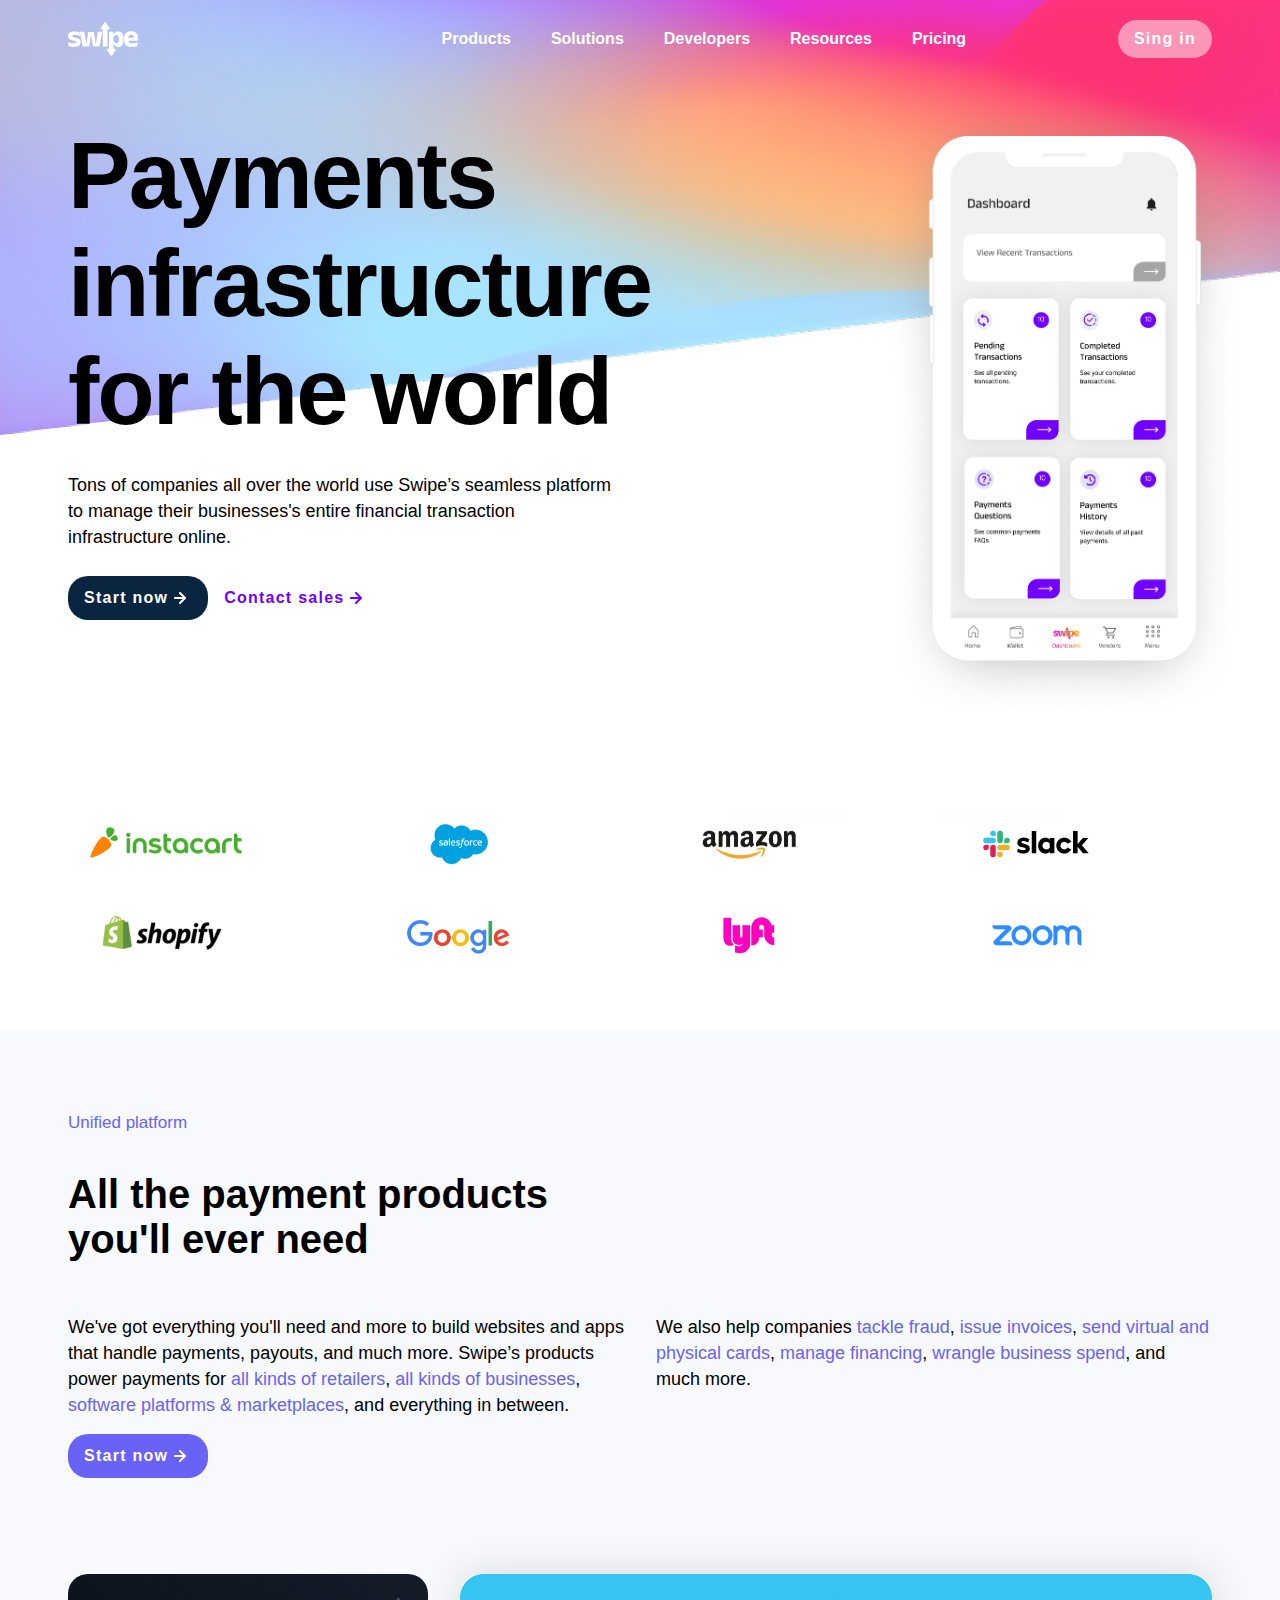
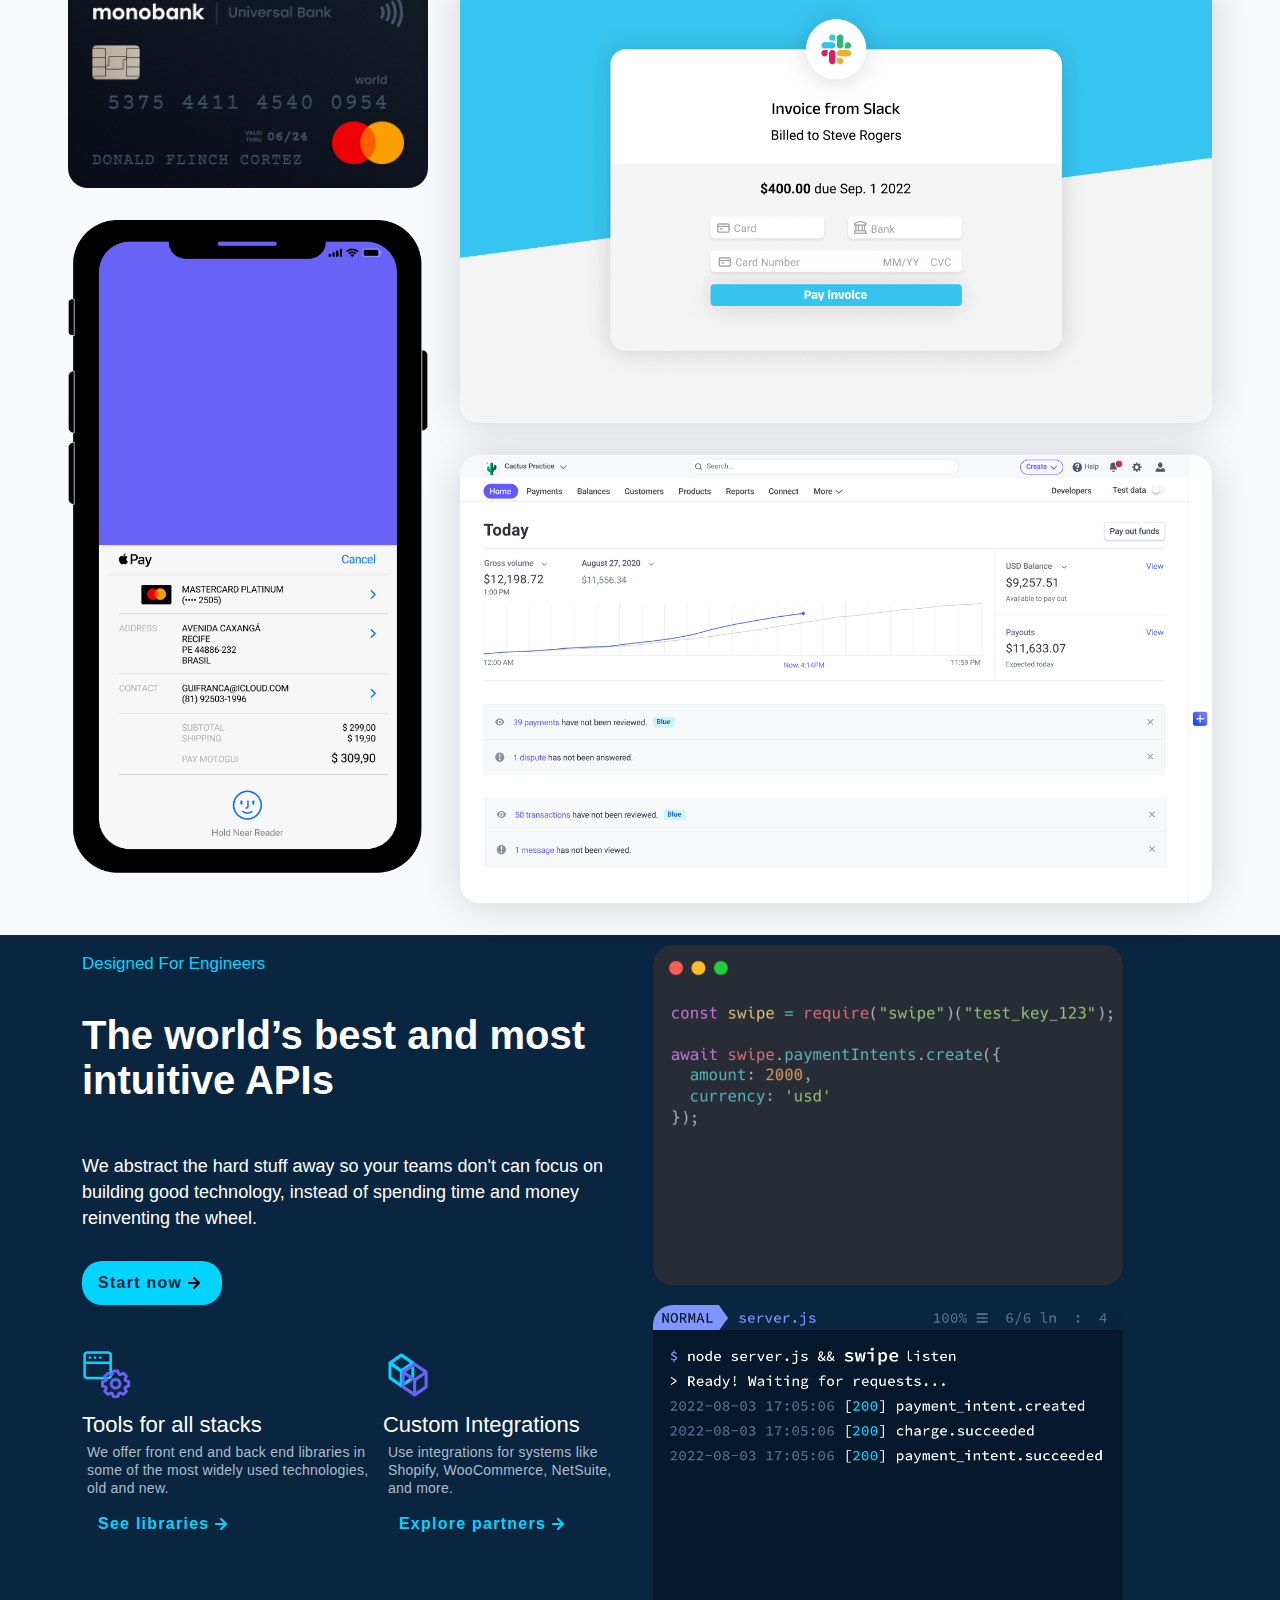
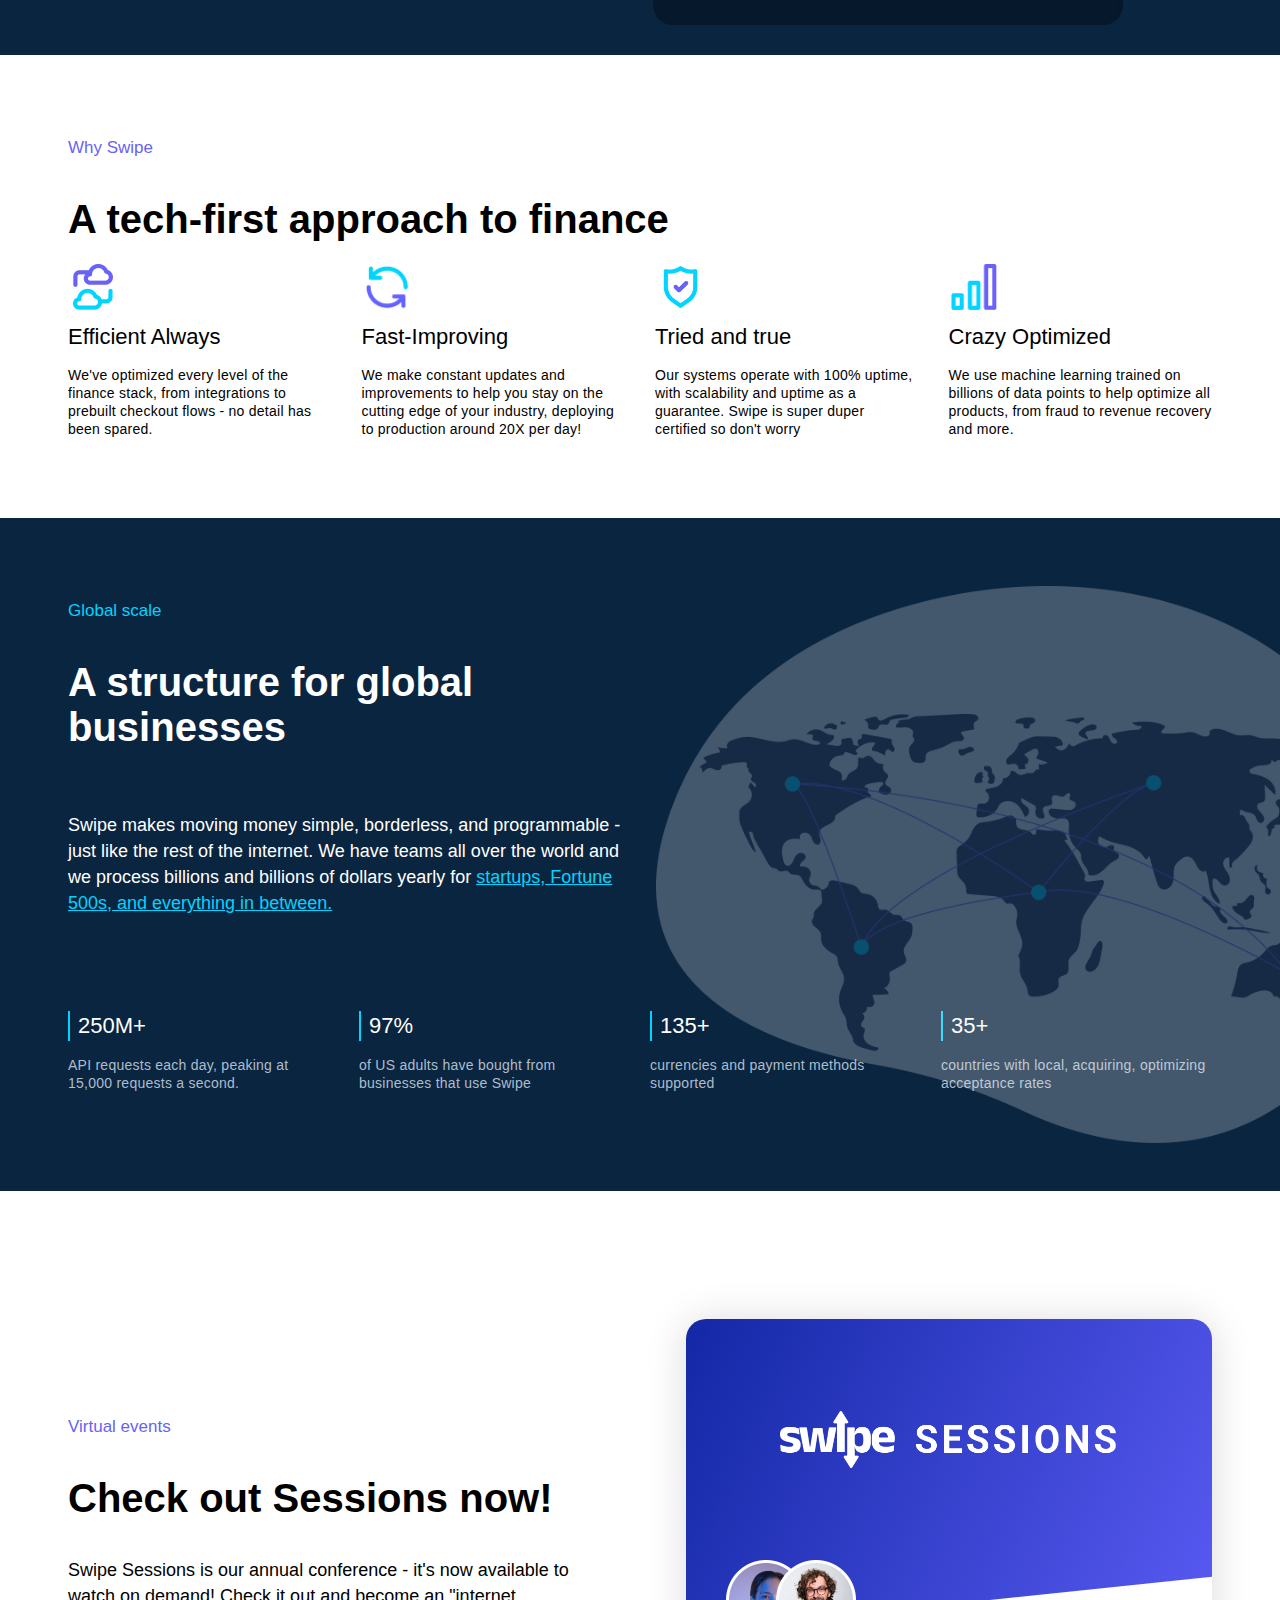
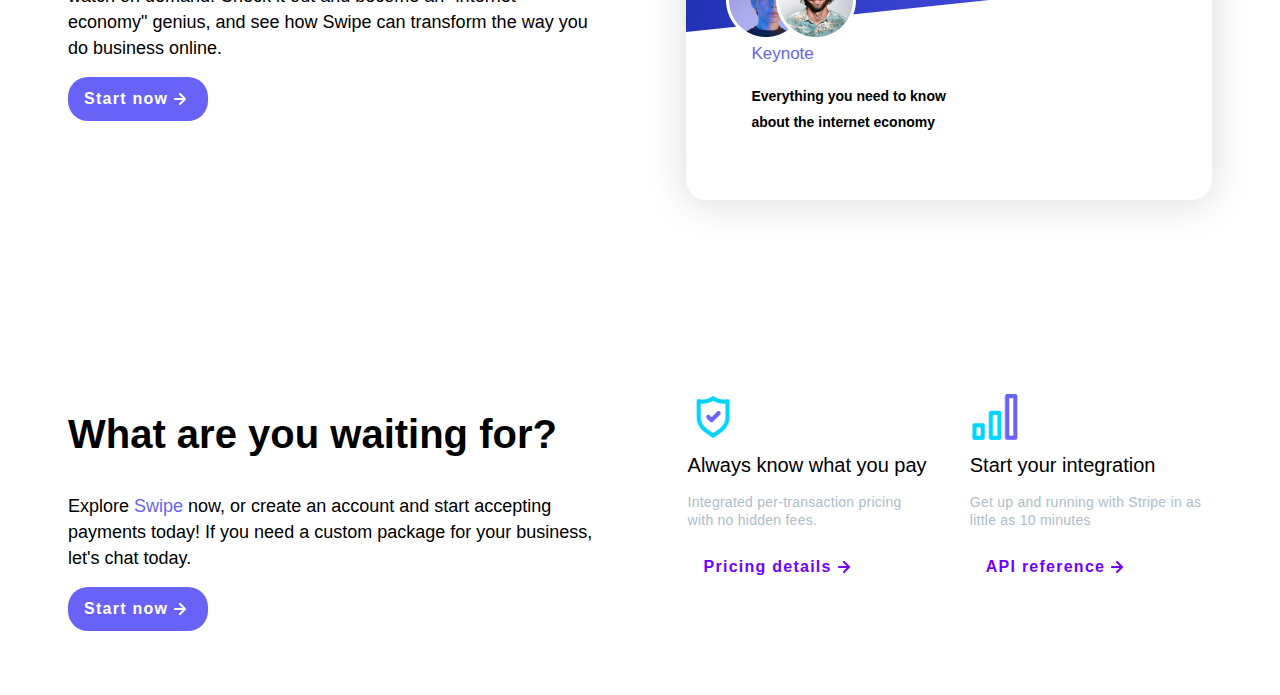
==== commit 7b5427d5: "parte 6" ====
--- a/swip.html
+++ b/swip.html
@@ -221,6 +221,62 @@
                 </div>
             </div>
         </div>
+                <!--PARTE 6-->
+                <div class="parte-6">
+                    <div class="parte-6-two-columna">
+                        <div class="texto">
+                            <p class="title-p">Virtual events</p>
+                            <h2 class="title-h2">Check out Sessions now!</h2>
+                            <p>Swipe Sessions is our annual conference - it's now available to watch on demand! Check it out and
+                                become an "internet economy" genius, and see how Swipe can transform the way you do business
+                                online.</p>
+                                <button class="button-start-now button-css boton-seccion2">Start now <img src="assets/arrow-right-light.svg" alt="" class="flecha"></button>
+                        </div>
+                        <div class="swip-sesion-container">
+                            <div class="swip-parte-6">
+                            <img src="assets/swipe-sessions.png" alt="tituloswip" class="titulo-swip">
+                        </div>
+                            <div class="perfil1-2">
+                                <img src="assets/avatar1.png" alt="peril" class="avatar1">
+                                <img src="assets/avatar2.png" alt=" perfil" class="avatar2">
+                            </div>
+                            <div class="container-p-6">
+                                <p class="title-p"> Keynote</p>
+                                <p class="txt-segundo">Everything you need to know about the internet economy</p>
+                            </div>
+                        </div>
+                    </div>
+                </div>
+        
+                
+                <div class="container-6-5">
+                    <div class="container-sub-6-5">
+                        <div class="dos-en-dos">
+                            <h2 class="text-66">What are you waiting for?</h2>
+                            <p>Explore <a href="#" class="color-link">Swipe</a> now, or create an account and start accepting
+                                payments today! If
+                                you need a custom package for your business, let's chat today.</p>
+                            <button class="start-button button-5 button-start-now button-css boton-seccion2">Start now <img
+                                    src="assets/arrow-right-light.svg" alt="flecha" class="flechaB"></button>
+                        </div>
+                        <div class="colum-right">
+                            <div class="sub1-sub2">
+                                <img src="assets/shield-icon.png" alt="shield-icon" id="icon">
+                                <h3 class="h3-6">Always know what you pay</h3>
+                                <p class="secondary-text">Integrated per-transaction pricing with no hidden fees.</p>
+                                <button class="button-contact button-css">Pricing details <img
+                                        src="assets/arrow-right-purple.svg" alt="" class="flecha"></button>
+                            </div>
+                            <div class="sub2-sub1">
+                                <img src="assets/bars-icon.png" alt="" id="icon">
+                                <h3 class="h3-6">Start your integration</h3>
+                                <p class="secondary-text">Get up and running with Stripe in as little as 10 minutes</p>
+                                <button class="button-contact button-css">API reference <img src="assets/arrow-right-purple.svg"
+                                        alt="" class="flecha"></button>
+                            </div>
+                        </div>
+                    </div>
+                </div>
     </main>
 </body>
 </html>--- a/swip.css
+++ b/swip.css
@@ -1110,3 +1110,268 @@
         top: 20%;
     }
 }
+/*parte 6*/
+.parte-6 {
+    display: flex;
+    justify-content: center;
+    column-gap: 40px;
+    padding: 128px 0;
+}
+
+.parte-6-two-columna {
+    display: flex;
+    width: 100%;
+    max-width: 1144px;
+    align-items: center;
+    column-gap: 90px;
+}
+
+.swip-sesion-container {
+    width: 569px;
+    height: 481px;
+    box-shadow: 0px 2px 40px rgba(0, 0, 0, 0.15);
+    border-radius: 20px;
+    overflow: hidden;
+    position: relative;
+
+}
+
+.swip-sesion-container::before {
+    content: "";
+    position: absolute;
+    width: 100%;
+    height: 65%;
+    background: rgb(19, 40, 166);
+    background: linear-gradient(116deg, rgba(19, 40, 166, 1) 0%, rgba(86, 88, 239, 1) 100%);
+    transform-origin: bottom left;
+    transform: skewY(354deg);
+}
+
+.swip-parte-6 {
+    display: flex;
+    justify-content: center;
+    align-items: center;
+    height: 50%;
+
+}
+
+.perfil1-2 {
+    position: relative;
+    padding: 0 40px;
+}
+
+.avatar1,
+.avatar2 {
+    width: 80px;
+    position: absolute;
+    top: 0;
+}
+
+.avatar2 {
+    left: 90px;
+}
+
+.titulo-swip {
+    position: relative;
+    width: 338px;
+}
+
+.container-p-6 {
+    padding: 65px;
+    box-sizing: border-box;
+}
+
+.txt-segundo {
+    font-size: 14px;
+    font-weight: 700;
+    width: 50%;
+}
+
+.texto {
+    width: 50%;
+}
+
+@media only screen and (max-width: 320px) {
+    .txt-segundo {
+        width: 100%;
+    }
+
+    .titulo-swip {
+        width: 90%;
+
+    }
+    .title-h2 {
+        font-size: 30px;
+        font-weight: 600;
+        width: 80%;
+    }
+    .swip-sesion-container {
+        width: 90%;
+        margin-top: 30px;
+    }
+}
+
+/**/
+.container-6-5 {
+    width: 100%;
+    display: flex;
+    justify-content: center;
+    padding: 64px 0;
+}
+
+
+.container-sub-6-5 {
+    width: 100%;
+    max-width: 1144px;
+    display: flex;
+}
+
+.dos-en-dos {
+    width: 50%;
+    padding: 0 64px 0 0;
+}
+
+.colum-right {
+    width: 50%;
+    display: grid;
+    grid-template-columns: 1fr 1fr;
+    grid-template-areas: "sub1 sub2";
+    column-gap: 40px;
+    box-sizing: border-box;
+    padding: 0 0 0 16px;
+
+}
+
+.sub1-sub2 {
+
+    grid-area: sub1;
+}
+
+.sub2-sub1 {
+
+    grid-area: sub2;
+}
+
+.h3-6 {
+    font-weight: 500;
+    font-size: 20px;
+    margin: 0;
+    width: 100%;
+}
+
+.secondary-text {
+    font-size: 14px;
+    line-height: 18px;
+    color: #adbdcc;
+    letter-spacing: 0.25px;
+}
+
+@media screen and (max-width: 320px) {
+    .parte-6-two-columna {
+        display: flex;
+        flex-direction: column;
+        width: 100%;
+        max-width: 1144px;
+        align-items: center;
+        column-gap: 90px;
+    }
+    .text-66 {
+        font-weight: 600;
+        font-size: 40px;
+        margin: 0;
+        width: 100%;
+        padding: 20px 0;
+    }
+    .texto {
+        width: 100%;
+    }
+
+    .swip-sesion-container {
+        width: 100%;
+    }
+
+    .parte-6 {
+        margin: 0 16px;
+    }
+
+    .container-sub-6-5 {
+        display: flex;
+        flex-direction: column;
+        margin: 0 16px;
+    }
+
+    .dos-en-dos {
+        width: 100%;
+        margin: 0 16px;
+    }
+
+    .colum-right {
+        width: 100%;
+        display: flex;
+        flex-direction: column;
+        margin: 0 16px;
+        padding: 0;
+    }
+
+}
+
+@media screen and (max-width: 550px) {
+    .parte-6-two-columna {
+        display: flex;
+        flex-direction: column;
+        width: 100%;
+        max-width: 1144px;
+        align-items: center;
+        column-gap: 90px;
+    }
+
+    .texto {
+        width: 100%;
+    }
+
+    .swip-sesion-container {
+        width: 100%;
+    }
+
+    .parte-6 {
+        margin: 0 16px;
+    }
+
+    .container-sub-6-5 {
+        display: flex;
+        flex-direction: column;
+        margin: 0 16px;
+    }
+
+    .dos-en-dos {
+        width: 70%;
+        margin: 0 16px;
+    }
+
+    .colum-right {
+        width: 100%;
+        display: flex;
+        flex-direction: column;
+        margin: 0 16px;
+        padding: 0;
+    }
+
+}
+@media screen and (max-width: 1029px){
+    .parte-6-two-columna {
+        display: flex;
+        width: 90%;
+        max-width: 1144px;
+        align-items: center;
+        column-gap: 90px;
+    }
+    .colum-right {
+        width: 50%;
+        display: grid;
+        grid-template-columns: 1fr 1fr;
+        grid-template-areas: "sub1 sub2";
+        column-gap: 40px;
+        box-sizing: border-box;
+        padding: 0 19px 0 16px;
+    }
+}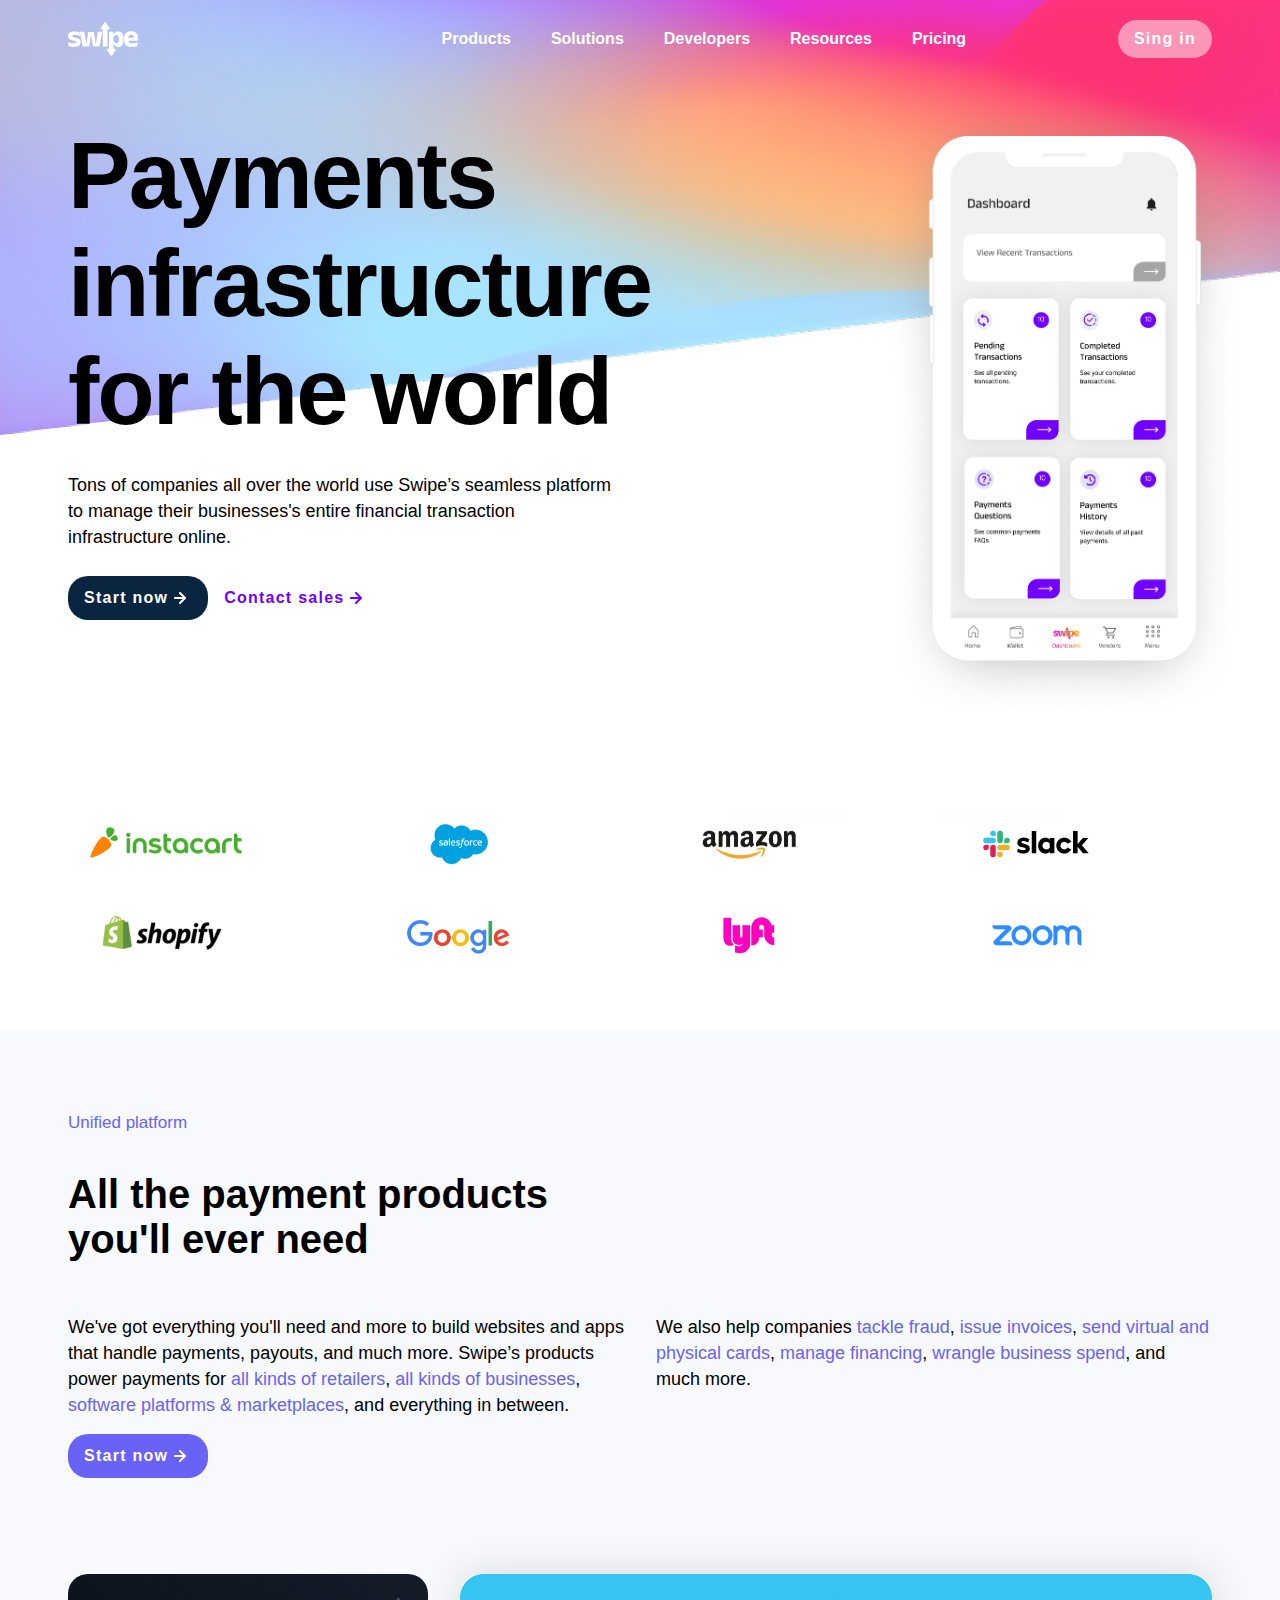
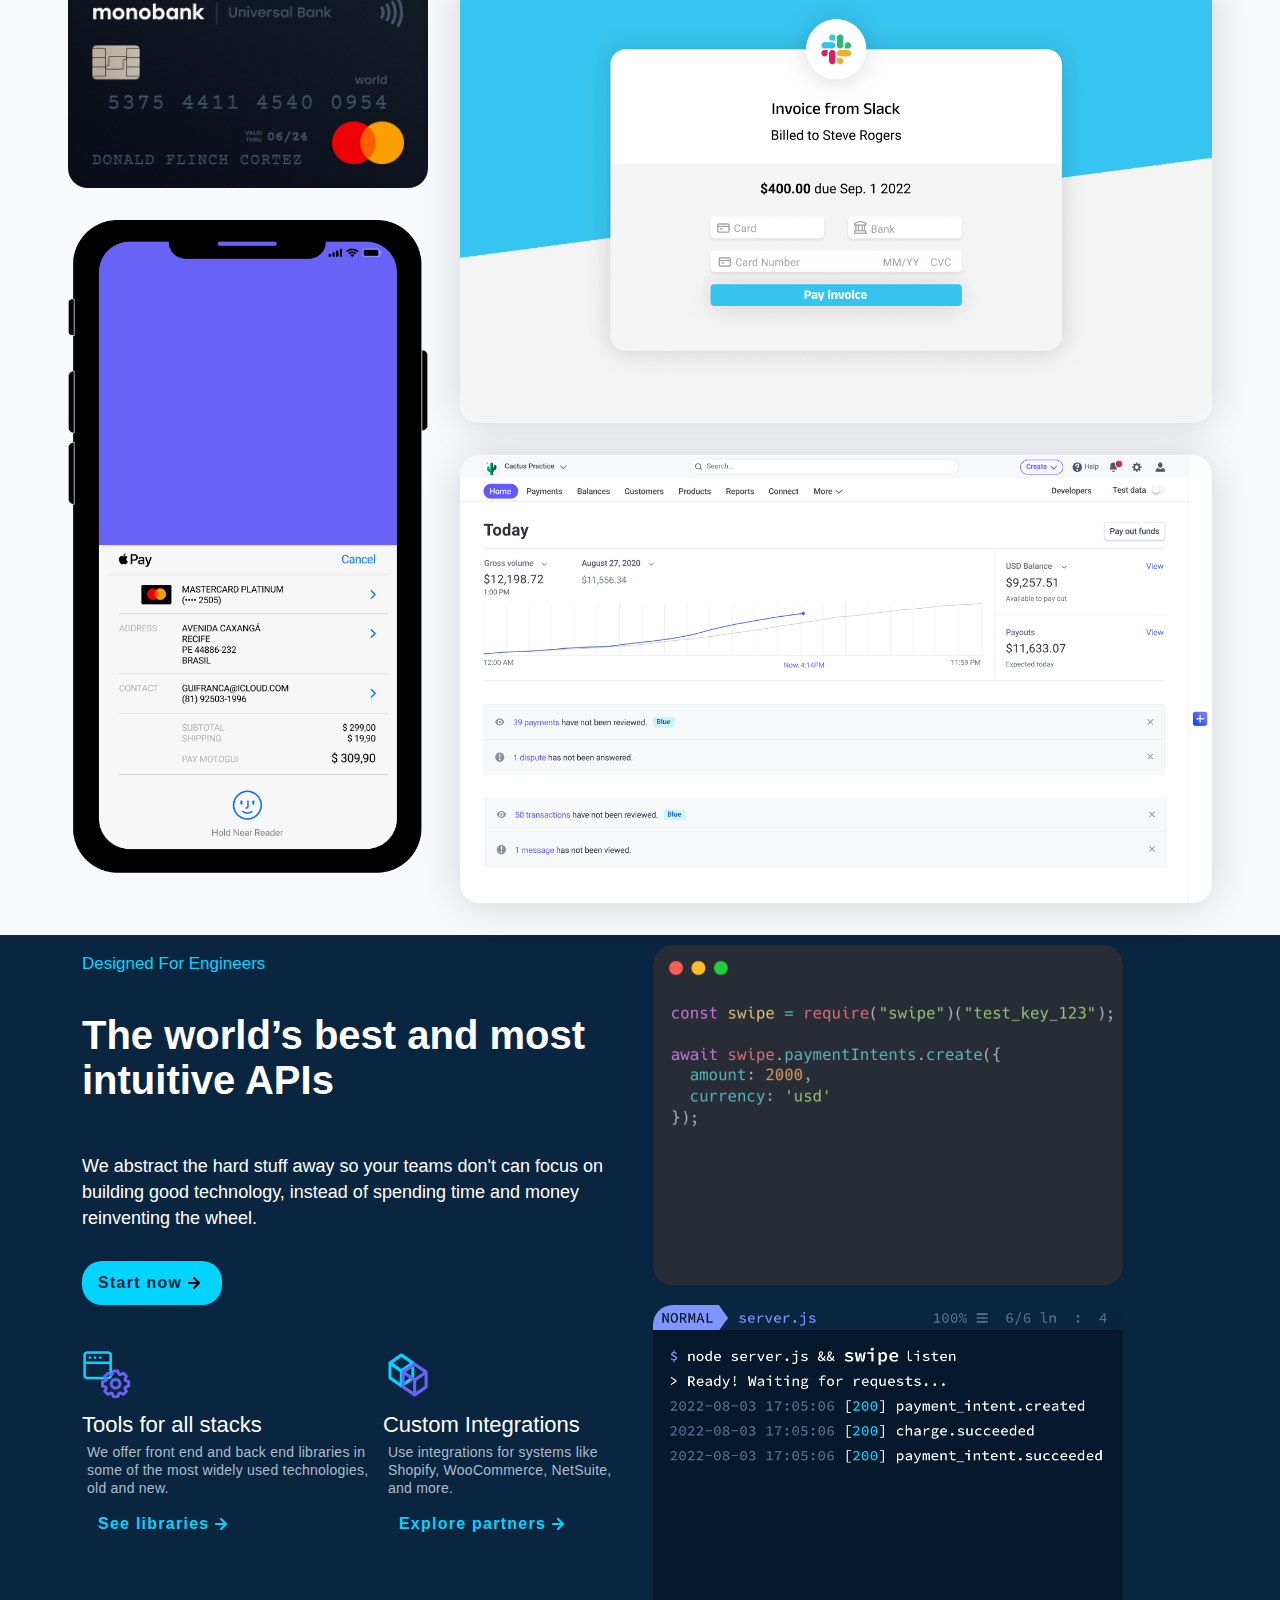
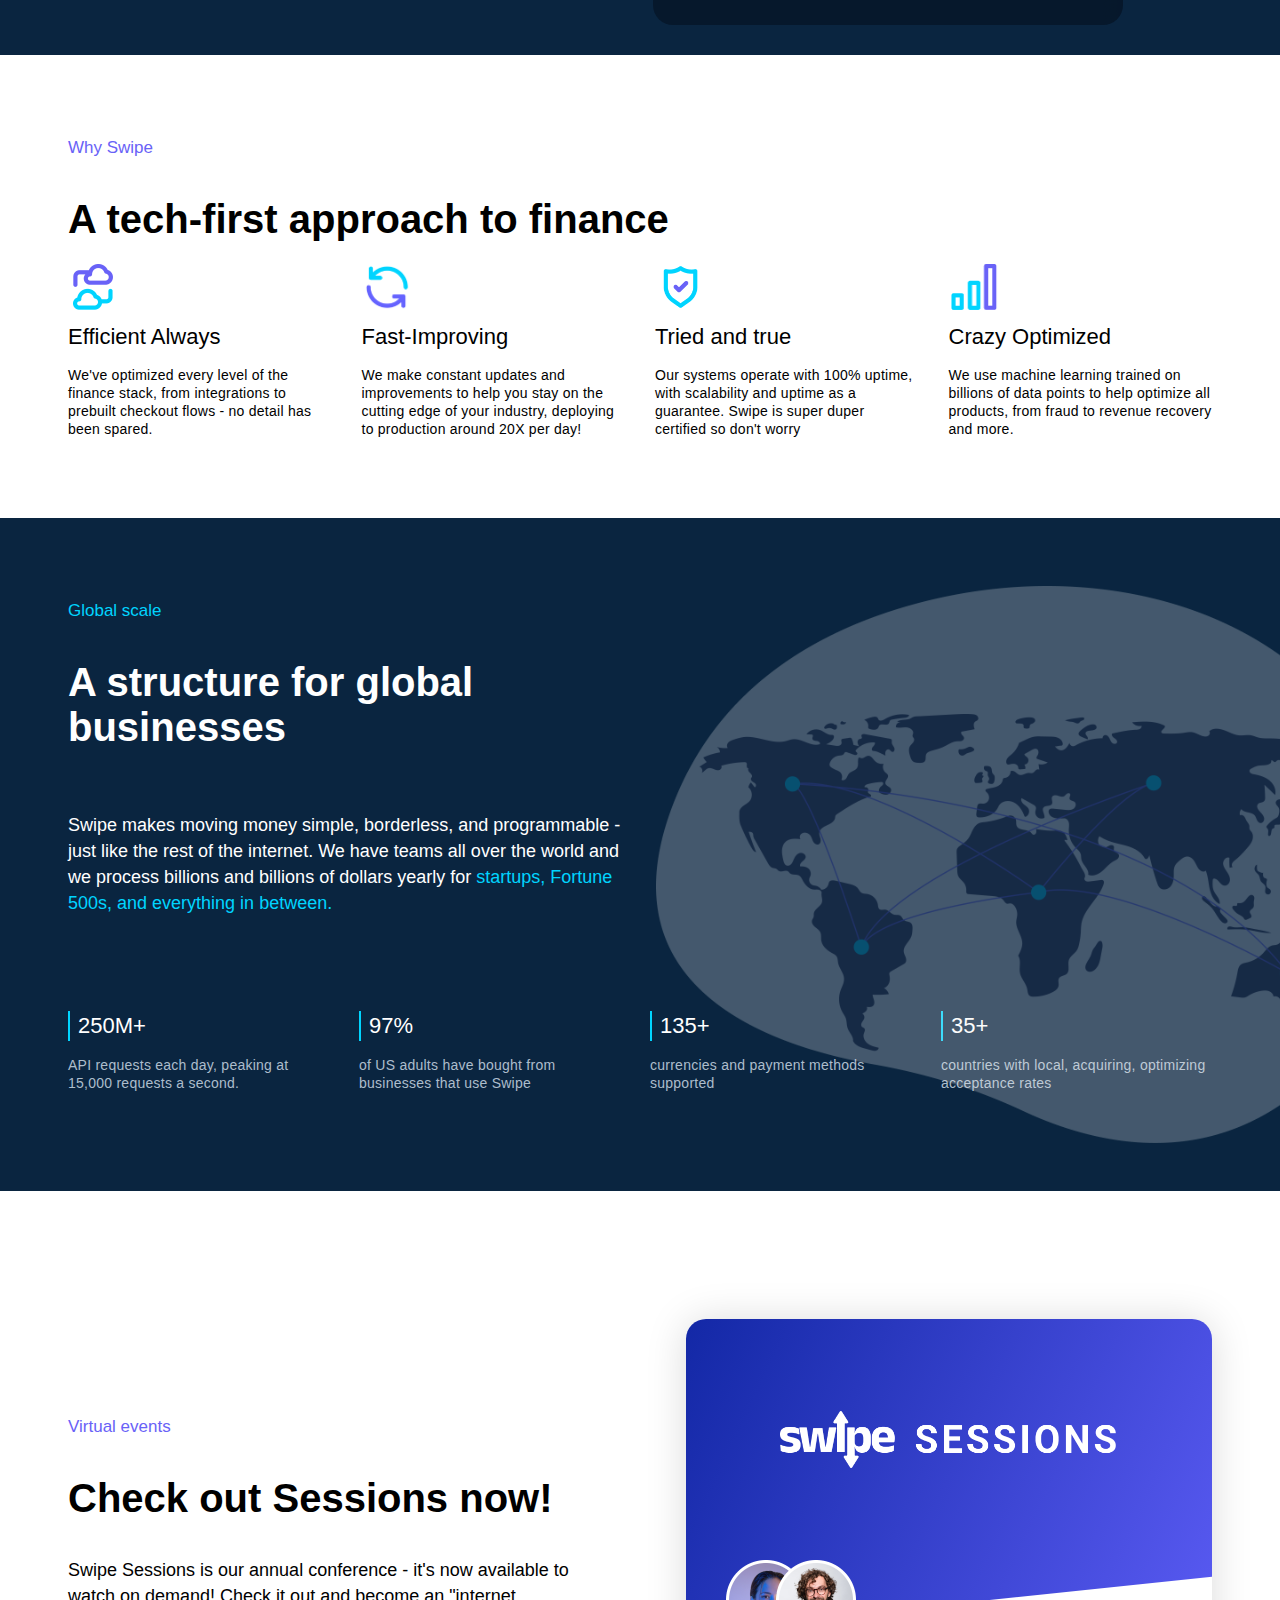
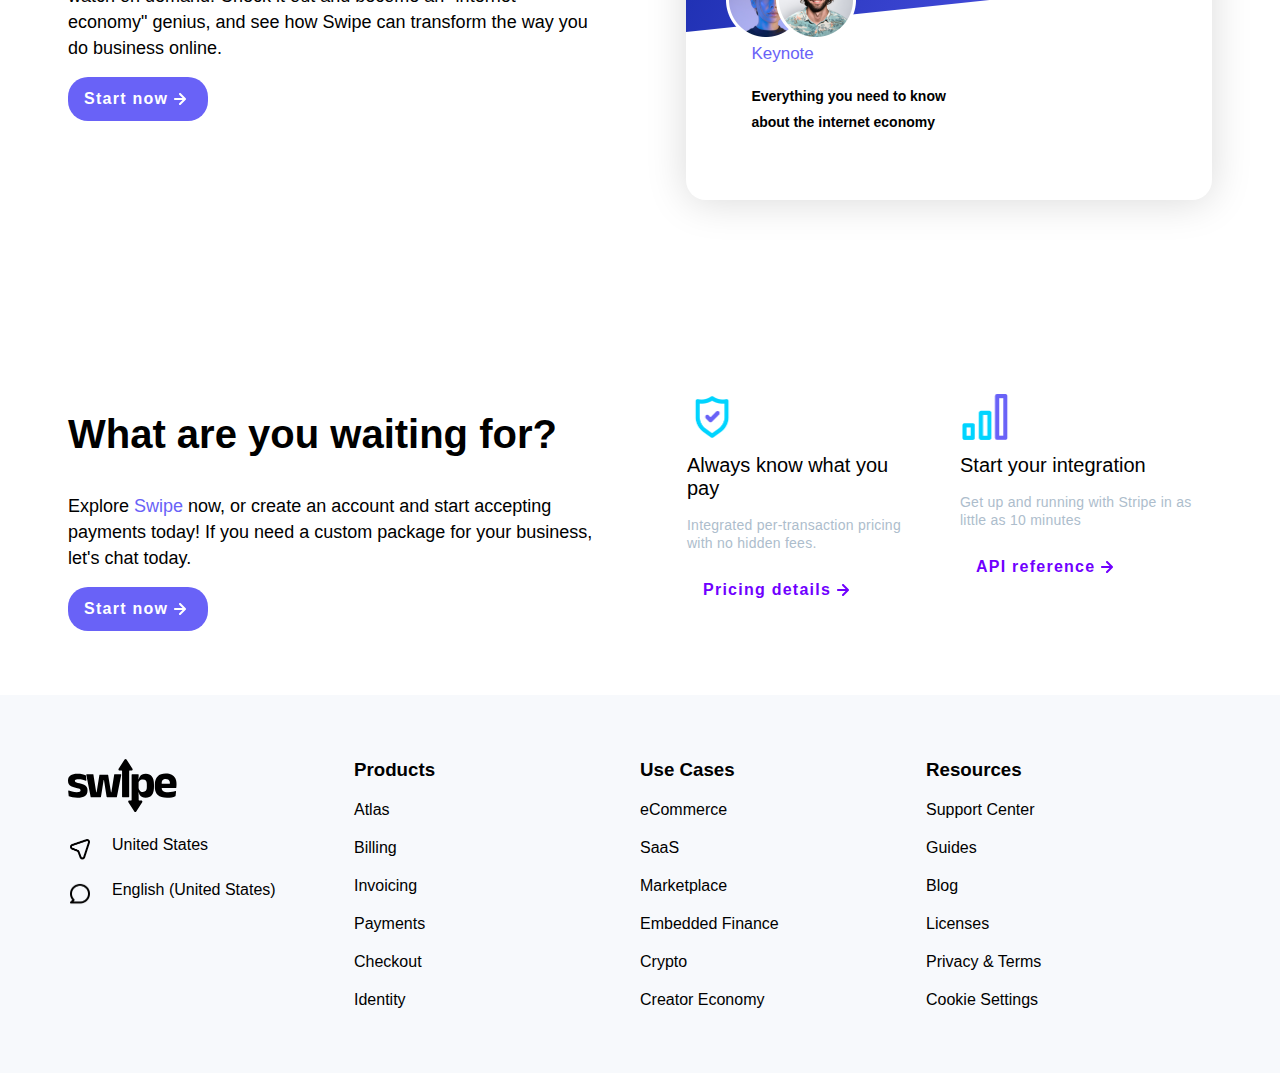
==== commit e7042a46: "Ultima parte de la pagina" ====
--- a/swip.html
+++ b/swip.html
@@ -278,5 +278,60 @@
                     </div>
                 </div>
     </main>
+    <!--parte 7-->
+    <footer class="footer">
+        <div class="section-container-footer">
+            <div class="columnas">
+                <img src="assets/logo-dark.svg" alt="" id="footer-logo">
+                <div class="icon-link">
+                    <img src="assets/location-icon.png" alt="">
+                    <a href="#">United States</a>
+                </div>
+                <div class="icon-link">
+                    <img src="assets/comment-icon.png" alt="">
+                    <a href="#">English (United States)</a>
+                </div>
+            </div>
+            <div class="columnas">
+
+                <h3>Products</h3>
+                <ul>
+                    <li><a href="#">Atlas</a></li>
+                    <li><a href="#">Billing</a></li>
+                    <li><a href="#">Invoicing</a></li>
+                    <li><a href="#">Payments</a></li>
+                    <li><a href="#">Checkout</a></li>
+                    <li><a href="#">Identity</a></li>
+                </ul>
+            </div>
+
+            <div class="columnas">
+
+                <h3>Use Cases</h3>
+                <ul>
+                    <li><a href="#">eCommerce</a></li>
+                    <li><a href="#">SaaS</a></li>
+                    <li><a href="#">Marketplace</a></li>
+                    <li><a href="#">Embedded Finance</a></li>
+                    <li><a href="#">Crypto</a></li>
+                    <li><a href="#">Creator Economy</a></li>
+                </ul>
+
+            </div>
+            <div class="columnas">
+
+                <h3>Resources</h3>
+                <ul>
+                    <li><a href="#">Support Center</a></li>
+                    <li><a href="#">Guides</a></li>
+                    <li><a href="#">Blog</a></li>
+                    <li><a href="#">Licenses</a></li>
+                    <li><a href="#">Privacy &amp; Terms</a></li>
+                    <li><a href="#">Cookie Settings</a></li>
+                </ul>
+
+            </div>
+        </div>
+    </footer>
 </body>
 </html>--- a/swip.css
+++ b/swip.css
@@ -1357,7 +1357,7 @@
     }
 
 }
-@media screen and (max-width: 1029px){
+@media screen and (min-width: 1029px){
     .parte-6-two-columna {
         display: flex;
         width: 90%;
@@ -1374,4 +1374,58 @@
         box-sizing: border-box;
         padding: 0 19px 0 16px;
     }
+}
+/*FOOTER*/
+.footer {
+    display: flex;
+    justify-content: center;
+    background-color: #f7f9fc;
+    padding: 64px 0;
+
+}
+
+.section-container-footer {
+    width: 100%;
+    max-width: 1144px;
+    display: flex;
+}
+
+.columnas {
+    width: 25%;
+}
+
+.footer .icon-link img {
+    width: 24px;
+
+}
+
+.footer .icon-link {
+    display: flex;
+    margin-top: 20px;
+
+    gap: 20px;
+}
+
+ul {
+    list-style: none;
+    display: flex;
+    flex-direction: column;
+    gap: 20px;
+    margin-top: 20px;
+}
+
+a {
+    text-decoration: none;
+    color: black;
+
+}
+
+@media (min-width: 200px) and (max-width: 550px) {
+    .section-container-footer {
+        display: grid;
+        grid-template-columns: 1fr 1fr;
+        grid-template-rows: 1fr 1fr;
+        margin: 0 16px;
+    }
+
 }